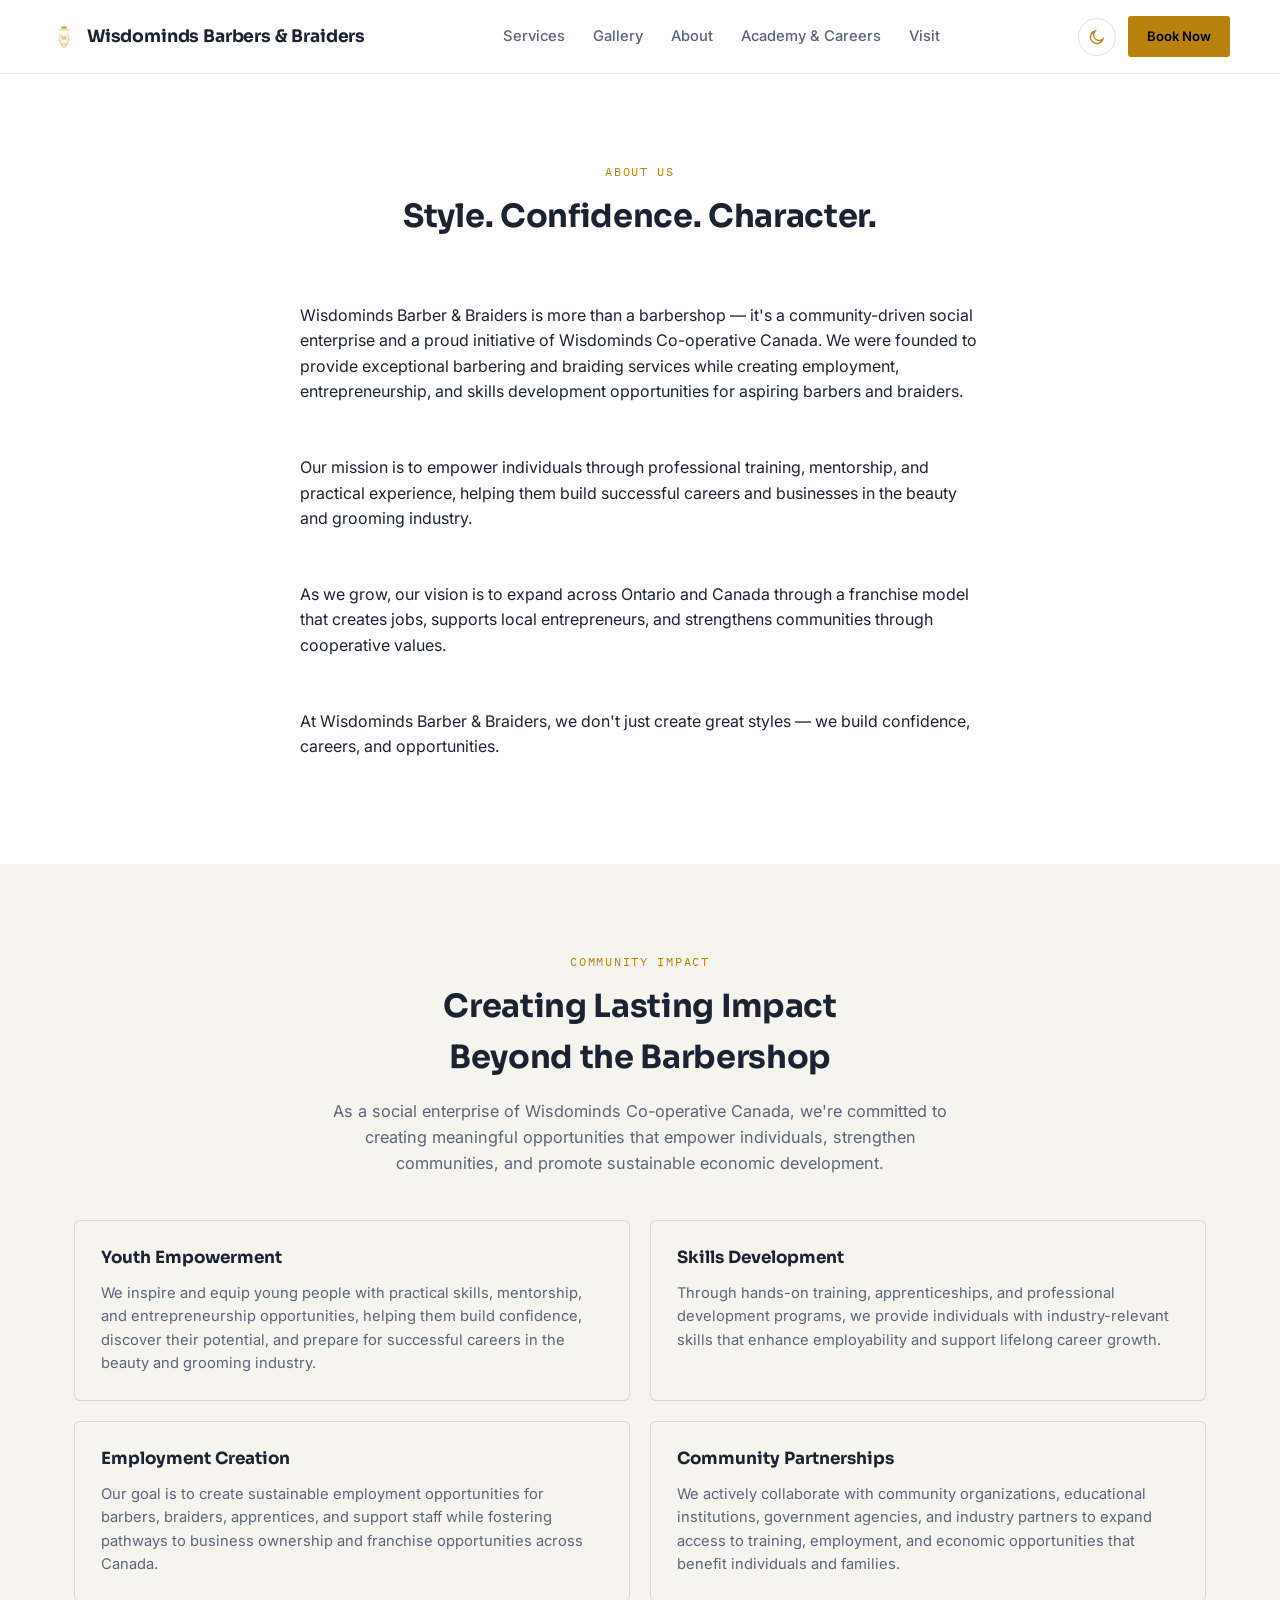
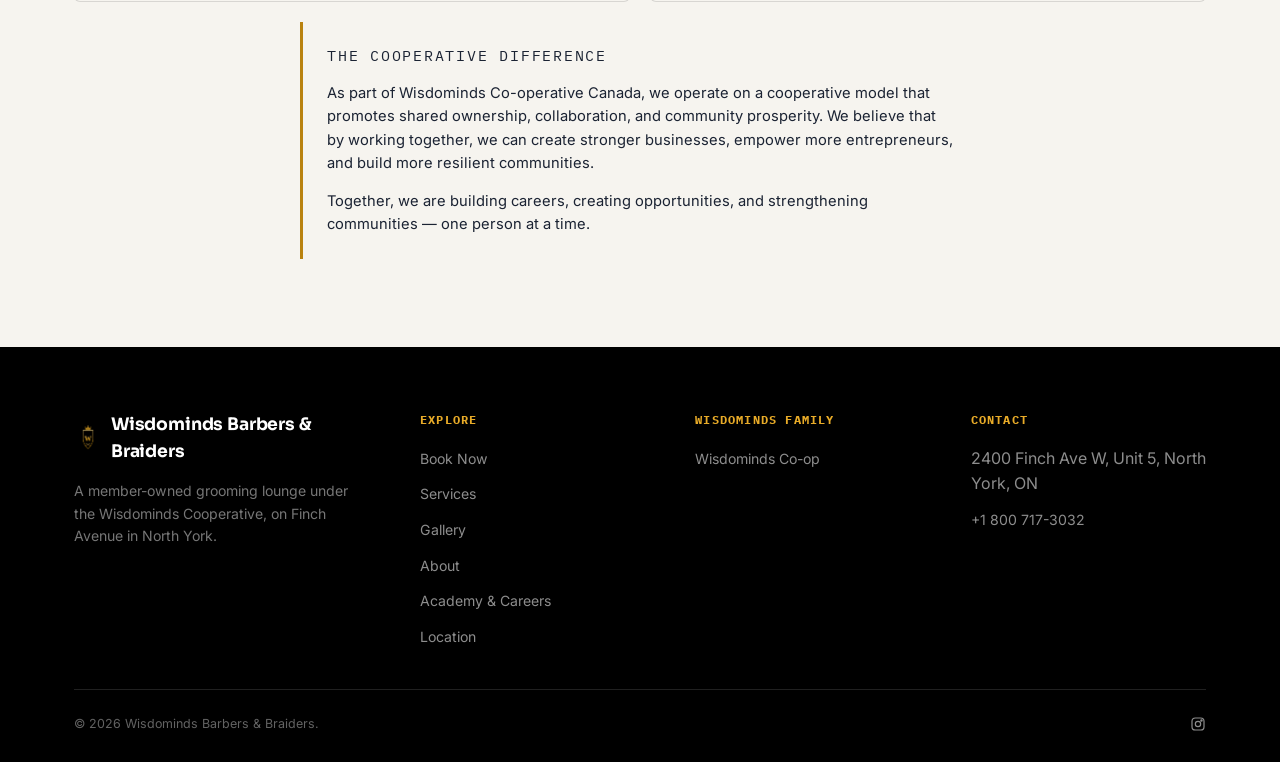
==== about.html @ a8d861cf "Add Services section, expand Gallery, add About and Academy & Careers pages - Homepage Services & Pr" ====
<!doctype html>
<html lang="en">
<head>
<meta charset="utf-8">
<meta name="viewport" content="width=device-width, initial-scale=1">
<link rel="icon" type="image/png" sizes="32x32" href="assets/images/favicon-32.png">
<link rel="icon" type="image/png" sizes="64x64" href="assets/images/favicon-64.png">
<link rel="apple-touch-icon" sizes="180x180" href="assets/images/favicon-180.png">
<title>About Us | Wisdominds Barbers &amp; Braiders</title>
<link rel="preconnect" href="https://fonts.googleapis.com">
<link rel="preconnect" href="https://fonts.gstatic.com" crossorigin>
<link href="https://fonts.googleapis.com/css2?family=Sora:wght@600;700&family=Inter:wght@400;500;600&family=IBM+Plex+Mono:wght@500&display=swap" rel="stylesheet">
<link rel="stylesheet" href="assets/css/site.css">
<script>
  (function(){
    var saved = localStorage.getItem("wisdominds-theme");
    if(saved){ document.documentElement.setAttribute("data-theme", saved); }
  })();
</script>
</head>
<body>

<header class="site">
  <div class="header-row wrap">
    <a class="mark" href="index.html"><img src="assets/images/logo2_icon-transparent.png" alt="" class="mark-logo"> Wisdominds Barbers &amp; Braiders</a>
    <nav class="nav-links">
      <a href="index.html#services">Services</a>
      <a href="index.html#gallery">Gallery</a>
      <a href="about.html">About</a>
      <a href="academy.html">Academy &amp; Careers</a>
      <a href="index.html#location">Visit</a>
    </nav>
    <div class="header-actions">
      <button class="nav-toggle" id="navToggle" type="button" aria-label="Open menu" aria-expanded="false">
        <svg viewBox="0 0 24 24" fill="none" stroke="currentColor" stroke-width="1.8" stroke-linecap="round"><path d="M4 7h16M4 12h16M4 17h16"></path></svg>
      </button>
      <button class="theme-toggle" id="themeToggle" type="button" aria-label="Switch to dark mode" aria-pressed="false">
        <svg class="icon icon-sun" viewBox="0 0 24 24" fill="none" stroke="currentColor" stroke-width="1.8" stroke-linecap="round">
          <circle cx="12" cy="12" r="4.2"></circle>
          <path d="M12 2.5v2.4M12 19.1v2.4M4.6 4.6l1.7 1.7M17.7 17.7l1.7 1.7M2.5 12h2.4M19.1 12h2.4M4.6 19.4l1.7-1.7M17.7 6.3l1.7-1.7"></path>
        </svg>
      </button>
      <a class="btn btn-gold btn-sm" href="barber-booking.html">Book Now</a>
    </div>
  </div>
</header>

<main>

  <section>
    <div class="wrap">
      <div class="section-head center">
        <p class="section-label">About Us</p>
        <h2>Style. Confidence. Character.</h2>
      </div>
      <div style="max-width:68ch; margin:0 auto; display:flex; flex-direction:column; gap:18px;">
        <p>Wisdominds Barber &amp; Braiders is more than a barbershop &mdash; it's a community-driven social enterprise and a proud initiative of Wisdominds Co-operative Canada. We were founded to provide exceptional barbering and braiding services while creating employment, entrepreneurship, and skills development opportunities for aspiring barbers and braiders.</p>
        <p>Our mission is to empower individuals through professional training, mentorship, and practical experience, helping them build successful careers and businesses in the beauty and grooming industry.</p>
        <p>As we grow, our vision is to expand across Ontario and Canada through a franchise model that creates jobs, supports local entrepreneurs, and strengthens communities through cooperative values.</p>
        <p>At Wisdominds Barber &amp; Braiders, we don't just create great styles &mdash; we build confidence, careers, and opportunities.</p>
      </div>
    </div>
  </section>

  <section id="community-impact" class="alt-section">
    <div class="wrap">
      <div class="section-head center">
        <p class="section-label">Community Impact</p>
        <h2>Creating Lasting Impact Beyond the Barbershop</h2>
        <p class="section-sub" style="margin-left:auto; margin-right:auto; text-align:center;">As a social enterprise of Wisdominds Co-operative Canada, we're committed to creating meaningful opportunities that empower individuals, strengthen communities, and promote sustainable economic development.</p>
      </div>
      <div class="impact-grid">
        <div class="card impact-card">
          <h3>Youth Empowerment</h3>
          <p>We inspire and equip young people with practical skills, mentorship, and entrepreneurship opportunities, helping them build confidence, discover their potential, and prepare for successful careers in the beauty and grooming industry.</p>
        </div>
        <div class="card impact-card">
          <h3>Skills Development</h3>
          <p>Through hands-on training, apprenticeships, and professional development programs, we provide individuals with industry-relevant skills that enhance employability and support lifelong career growth.</p>
        </div>
        <div class="card impact-card">
          <h3>Employment Creation</h3>
          <p>Our goal is to create sustainable employment opportunities for barbers, braiders, apprentices, and support staff while fostering pathways to business ownership and franchise opportunities across Canada.</p>
        </div>
        <div class="card impact-card">
          <h3>Community Partnerships</h3>
          <p>We actively collaborate with community organizations, educational institutions, government agencies, and industry partners to expand access to training, employment, and economic opportunities that benefit individuals and families.</p>
        </div>
      </div>
      <div class="community-badge" style="max-width:68ch; margin-left:auto; margin-right:auto;">
        <p class="community-badge-label">The Cooperative Difference</p>
        <p>As part of Wisdominds Co-operative Canada, we operate on a cooperative model that promotes shared ownership, collaboration, and community prosperity. We believe that by working together, we can create stronger businesses, empower more entrepreneurs, and build more resilient communities.</p>
        <p style="margin-bottom:0;">Together, we are building careers, creating opportunities, and strengthening communities &mdash; one person at a time.</p>
      </div>
    </div>
  </section>

</main>

<footer class="site-footer">
  <div class="wrap">
    <div class="footer-grid">
      <div class="footer-brand">
        <a class="mark" href="index.html"><img src="assets/images/logo2_icon-transparent.png" alt="" class="mark-logo"> Wisdominds Barbers &amp; Braiders</a>
        <p>A member-owned grooming lounge under the Wisdominds Cooperative, on Finch Avenue in North York.</p>
      </div>
      <div class="footer-col">
        <h5>Explore</h5>
        <ul>
          <li><a href="barber-booking.html">Book Now</a></li>
          <li><a href="index.html#services">Services</a></li>
          <li><a href="index.html#gallery">Gallery</a></li>
          <li><a href="about.html">About</a></li>
          <li><a href="academy.html">Academy &amp; Careers</a></li>
          <li><a href="index.html#location">Location</a></li>
        </ul>
      </div>
      <div class="footer-col">
        <h5>Wisdominds Family</h5>
        <ul>
          <li><a href="https://wisdomindscoop.com/" target="_blank" rel="noopener">Wisdominds Co-op</a></li>
        </ul>
      </div>
      <div class="footer-col">
        <h5>Contact</h5>
        <ul>
          <li>2400 Finch Ave W, Unit 5, North York, ON</li>
          <li><a href="tel:+18007173032">+1 800 717-3032</a></li>
        </ul>
      </div>
    </div>
    <div class="footer-bottom">
      <p>&copy; 2026 Wisdominds Barbers &amp; Braiders.</p>
      <div class="social-icons">
        <a href="https://instagram.com/wisdomindsbarberbraiders" target="_blank" rel="noopener" aria-label="Instagram"><svg viewBox="0 0 24 24" fill="none" stroke="currentColor" stroke-width="1.8"><rect x="3" y="3" width="18" height="18" rx="5"></rect><circle cx="12" cy="12" r="4"></circle><circle cx="17.2" cy="6.8" r="1"></circle></svg></a>
      </div>
    </div>
  </div>
</footer>

<script src="assets/js/theme.js"></script>
<script src="assets/js/nav-toggle.js"></script>

</body>
</html>
---- assets/css/site.css ----
:root{
  /* fixed — do not change with theme (Wisdominds Barber & Braiders brand palette) */
  --slate: #000000;
  --slate-2: #1a1a1a;
  --gold: #B9820F;
  --gold-bright: #E8AB28;
  --gold-dim: rgba(185,130,15,.35);
  --silver: #C4C4C4;
  --silver-on-slate: rgba(196,196,196,.72);
  --live: #5fa872;
  --hairline-on-slate: rgba(196,196,196,.16);

  /* theme-reactive role tokens (light values = default) */
  --bg: #ffffff;
  --panel: #f6f4ef;
  --ink: #1b2333;
  --text-dim: #5b6478;
  --hairline: rgba(0,0,0,.12);
  --header-bg-fallback: rgba(255,255,255,.9);

  --display: "Sora", -apple-system, "Helvetica Neue", Arial, sans-serif;
  --body: "Inter", -apple-system, "Helvetica Neue", Arial, sans-serif;
  --mono: "IBM Plex Mono", ui-monospace, "SF Mono", Menlo, monospace;
}
/* Light is the default — its values live on :root above; only dark overrides. */
:root[data-theme="dark"]{
  --bg: #000000;
  --panel: #121212;
  --ink: #ededed;
  --text-dim: #C4C4C4;
  --hairline: rgba(196,196,196,.18);
  --header-bg-fallback: rgba(0,0,0,.9);
}

*{box-sizing:border-box;}
html{scroll-behavior:smooth;}
html,body{margin:0;padding:0;}
body{
  background:var(--bg);
  color:var(--ink);
  font-family:var(--body);
  line-height:1.6;
  -webkit-font-smoothing:antialiased;
  transition:background-color .2s ease, color .2s ease;
}
img,svg{max-width:100%;}
a{color:inherit;}
.wrap{max-width:1180px; margin:0 auto; padding:0 24px;}
.visually-hidden{
  position:absolute; width:1px; height:1px; overflow:hidden;
  clip:rect(0 0 0 0); white-space:nowrap;
}

.card{background:var(--panel); border:1px solid var(--hairline); border-radius:6px;}

/* ============ header (shared) ============ */
header.site{
  -webkit-backdrop-filter:blur(8px);
  position:sticky; top:0; z-index:20;
  background:var(--header-bg-fallback);
  background:color-mix(in srgb, var(--bg) 90%, transparent);
  backdrop-filter:blur(8px);
  border-bottom:1px solid var(--hairline);
}
.header-row{
  position:relative;
  display:flex; align-items:center; justify-content:space-between;
  gap:24px; padding:16px 0;
}
.mark{
  font-family:var(--display); font-weight:700; font-size:1.08rem;
  letter-spacing:-.01em; text-decoration:none; color:var(--ink);
  display:flex; align-items:center; gap:9px;
}
.mark-logo{height:28px; width:auto; flex-shrink:0; display:block;}
.nav-links{
  display:flex; align-items:center; gap:28px;
  font-family:var(--body); font-size:.92rem; font-weight:500;
}
.nav-links a{
  text-decoration:none; color:var(--text-dim); transition:color .15s ease;
  display:inline-flex; align-items:center; gap:5px;
}
.nav-links a:hover{color:var(--ink);}
.nav-links a svg{width:11px; height:11px; opacity:.7;}
.header-actions{display:flex; align-items:center; gap:12px;}

.nav-toggle{
  display:none;
  align-items:center; justify-content:center;
  width:38px; height:38px; padding:0; border-radius:50%;
  background:transparent; border:1px solid var(--hairline);
  color:var(--ink); cursor:pointer; flex-shrink:0;
}
.nav-toggle svg{width:18px; height:18px; display:block;}
.nav-toggle:hover{border-color:var(--gold);}
.nav-toggle:focus-visible{outline:2px solid var(--gold); outline-offset:2px;}

/* ============ buttons / links ============ */
.btn{
  display:inline-block;
  font-family:var(--body); font-weight:600; font-size:.9rem;
  padding:12px 24px; border-radius:3px;
  text-decoration:none; cursor:pointer; border:1px solid transparent;
  transition:background .15s ease, color .15s ease, border-color .15s ease, filter .15s ease;
}
.btn-gold{background:var(--gold); color:var(--slate);}
.btn-gold:hover{filter:brightness(1.06);}
.btn-slate{background:var(--slate); color:#fff;}
.btn-slate:hover{background:var(--slate-2);}
.btn-outline{border-color:var(--hairline); color:var(--ink); background:transparent;}
.btn-outline:hover{border-color:var(--gold);}
.btn-outline-light{border-color:var(--hairline-on-slate); color:#fff; background:transparent;}
.btn-outline-light:hover{border-color:var(--gold); color:var(--gold);}
.btn-sm{padding:9px 18px; font-size:.82rem;}

.text-link{
  display:inline-flex; align-items:center; gap:6px;
  font-family:var(--body); font-weight:600; font-size:.88rem;
  color:var(--ink); text-decoration:none;
}
.text-link svg{width:13px; height:13px; transition:transform .15s ease;}
.text-link:hover{color:var(--gold);}
.text-link:hover svg{transform:translateX(3px);}

/* ============ theme toggle ============ */
.theme-toggle{
  display:flex; align-items:center; justify-content:center;
  width:38px; height:38px; padding:0; border-radius:50%;
  background:transparent; border:1px solid var(--hairline);
  color:var(--gold); cursor:pointer; flex-shrink:0;
  transition:border-color .15s ease, background .15s ease;
}
.theme-toggle:hover{border-color:var(--gold); background:color-mix(in srgb, var(--gold) 10%, transparent);}
.theme-toggle:focus-visible{outline:2px solid var(--gold); outline-offset:2px;}
.theme-toggle svg{width:18px; height:18px; display:block;}

/* ============ section shell ============ */
section{padding:88px 0;}
.section-head{margin-bottom:44px; max-width:64ch;}
.section-head.center{margin-left:auto; margin-right:auto; text-align:center;}
.section-label{
  font-family:var(--mono); font-size:.76rem; letter-spacing:.14em;
  text-transform:uppercase; color:var(--gold); margin:0 0 10px;
}
h2{
  font-family:var(--display); font-weight:700; font-size:2rem;
  letter-spacing:-.01em; margin:0; color:var(--ink); text-wrap:balance;
}
.section-sub{font-size:1.02rem; color:var(--text-dim); margin:14px 0 0;}
.alt-section{background:var(--panel);}

/* ============ home: hero ============ */
.hero{
  position:relative; overflow:hidden;
  padding:104px 0 88px;
  background:
    radial-gradient(1100px 480px at 82% -10%, color-mix(in srgb, var(--gold) 16%, transparent), transparent 60%),
    radial-gradient(700px 380px at 8% 110%, color-mix(in srgb, var(--slate) 6%, transparent), transparent 60%),
    var(--bg);
}
.hero-grid{display:grid; grid-template-columns:1.1fr .9fr; gap:56px; align-items:center;}
.eyebrow{
  font-family:var(--mono); font-size:.76rem; letter-spacing:.14em;
  text-transform:uppercase; color:var(--gold); margin:0 0 18px;
  display:flex; align-items:center; gap:10px;
}
.eyebrow::before{content:""; width:22px; height:1px; background:var(--gold);}
h1.hero-headline{
  font-family:var(--display); font-weight:700; font-size:clamp(2.2rem, 4.6vw, 3.5rem);
  line-height:1.08; letter-spacing:-.015em; margin:0; color:var(--ink);
  text-wrap:balance;
}
h1.hero-headline em{color:var(--gold); font-style:normal;}
.hero-sub{
  font-size:1.08rem; color:var(--text-dim); max-width:56ch;
  margin:22px 0 0; text-wrap:balance;
}
.hero-ctas{display:flex; gap:14px; flex-wrap:wrap; margin-top:34px;}

.hero-panel{
  background:var(--slate); border-radius:6px; padding:32px;
  position:relative; overflow:hidden;
}
.hero-panel::before{
  content:""; position:absolute; inset:0;
  background:radial-gradient(340px 220px at 90% 0%, color-mix(in srgb, var(--gold) 30%, transparent), transparent 65%);
}
.hero-panel-label{
  position:relative; font-family:var(--mono); font-size:.72rem;
  letter-spacing:.1em; text-transform:uppercase; color:var(--gold-bright);
  margin:0 0 18px;
}
.hero-stat-list{position:relative; display:flex; flex-direction:column; gap:18px;}
.hero-stat{display:flex; align-items:baseline; justify-content:space-between; gap:12px;}
.hero-stat-value{
  font-family:var(--mono); font-variant-numeric:tabular-nums;
  font-size:1.5rem; color:#fff; font-weight:500;
}
.hero-stat-label{font-size:.84rem; color:var(--silver-on-slate);}
.hero-stat + .hero-stat{padding-top:18px; border-top:1px solid var(--hairline-on-slate);}

/* ============ home: initiative switcher ============ */
.switcher-grid{display:grid; grid-template-columns:repeat(2,1fr); gap:22px;}
.switcher-card{
  padding:30px 28px; display:flex; flex-direction:column; gap:14px;
  text-decoration:none; color:inherit;
  transition:border-color .18s ease, transform .18s ease, box-shadow .18s ease;
}
.switcher-card:hover{
  border-color:var(--gold); transform:translateY(-3px);
  box-shadow:0 14px 28px -18px rgba(0,0,0,.28);
}
.switcher-icon{
  width:46px; height:46px; border-radius:50%;
  display:flex; align-items:center; justify-content:center;
  background:color-mix(in srgb, var(--gold) 14%, transparent);
  color:var(--gold);
}
.switcher-icon svg{width:22px; height:22px;}
.switcher-card h3{font-family:var(--display); font-weight:700; font-size:1.15rem; margin:0; color:var(--ink);}
.switcher-card p{font-size:.92rem; color:var(--text-dim); margin:0; flex-grow:1;}
.switcher-domain{
  font-family:var(--mono); font-size:.74rem; color:var(--text-dim);
  padding-top:12px; border-top:1px solid var(--hairline);
}
.switcher-card .text-link{margin-top:2px;}

/* ============ home: stat band ============ */
.stat-band{background:var(--slate); padding:64px 0;}
.stat-band-grid{display:grid; grid-template-columns:repeat(4,1fr); gap:24px; text-align:center;}
.stat-band .stat-value{
  font-family:var(--mono); font-variant-numeric:tabular-nums;
  font-size:2.1rem; color:var(--gold-bright); font-weight:500; margin:0;
}
.stat-band .stat-label{font-size:.86rem; color:var(--silver-on-slate); margin:8px 0 0;}

/* ============ home: events ============ */
.events-grid{display:grid; grid-template-columns:1fr 1fr; gap:20px;}
.event-card{
  border:1px solid var(--hairline); border-radius:6px; padding:24px 26px;
  display:flex; gap:20px; align-items:flex-start;
}
.event-date{
  font-family:var(--mono); text-align:center; flex-shrink:0;
  background:var(--panel); border:1px solid var(--hairline); border-radius:4px;
  padding:10px 14px; min-width:64px;
}
.event-date .month{display:block; font-size:.68rem; letter-spacing:.08em; text-transform:uppercase; color:var(--gold);}
.event-date .day{display:block; font-size:1.3rem; font-weight:600; color:var(--ink);}
.event-body h4{font-family:var(--display); font-size:1.02rem; margin:0 0 6px; color:var(--ink);}
.event-body p{font-size:.88rem; color:var(--text-dim); margin:0;}
.event-body .event-time{font-family:var(--mono); font-size:.78rem; color:var(--gold); display:block; margin-top:8px;}

/* ============ shared: testimonial / review grid ============ */
.testimonial-grid, .quotes{display:grid; grid-template-columns:repeat(3,1fr); gap:20px;}
.testimonial-card, .quote{padding:26px 24px; display:flex; flex-direction:column; gap:14px;}
.testimonial-card p, .quote p{
  font-family:var(--display); font-size:1rem; color:var(--ink);
  margin:0; text-wrap:balance;
}
.testimonial-card cite{font-style:normal; font-size:.84rem; color:var(--text-dim);}
.stars{display:flex; gap:3px;}
.stars svg{width:15px; height:15px; fill:var(--gold); color:var(--gold);}
.quote-meta{display:flex; flex-direction:column; gap:2px; padding-top:10px; border-top:1px solid var(--hairline);}
.quote-meta cite{font-family:var(--body); font-style:normal; font-weight:600; font-size:.88rem;}
.quote-meta .verified{font-family:var(--mono); font-size:.72rem; letter-spacing:.03em; color:var(--text-dim);}

/* ============ shared: CTA band ============ */
.cta-band{
  background:var(--slate); border-radius:8px;
  padding:56px 48px; text-align:center;
  position:relative; overflow:hidden;
}
.cta-band::before{
  content:""; position:absolute; inset:0;
  background:radial-gradient(600px 260px at 50% 0%, color-mix(in srgb, var(--gold) 22%, transparent), transparent 65%);
}
.cta-band > *{position:relative;}
.cta-band h2{color:#fff;}
.cta-band p{color:var(--silver-on-slate); max-width:48ch; margin:14px auto 0;}
.cta-band .hero-ctas{justify-content:center;}

/* ============ barbers page: photo hero ============ */
.hero.hero-photo{
  padding:120px 24px 72px; text-align:center; isolation:isolate;
}
.hero-media{position:absolute; inset:0; z-index:-2;}
.hero-slide{
  position:absolute; inset:0; background-size:cover; background-position:center;
  opacity:0; animation:heroSlideCycle 22s infinite;
}
.hero-slide:nth-child(1){ background-image:url("../images/barbershop-cut.jpg"); animation-delay:0s; }
.hero-slide:nth-child(2){ background-image:url("../images/barbershop-chair.jpg"); animation-delay:5.5s; }
.hero-slide:nth-child(3){ background-image:url("../images/barbershop-interior.jpg"); animation-delay:11s; }
.hero-slide:nth-child(4){ background-image:url("../images/barbershop-shave.avif"); animation-delay:16.5s; }

/* ============ music page: photo hero slides (overrides the barbershop
   defaults above via the extra .hero-photo-music class, same slideshow
   mechanics) ============ */
.hero-photo-music .hero-slide:nth-child(1){ background-image:url("../images/music1.jpg"); animation-delay:0s; }
.hero-photo-music .hero-slide:nth-child(2){ background-image:url("../images/music2.jpg"); animation-delay:5.5s; }
.hero-photo-music .hero-slide:nth-child(3){ background-image:url("../images/music3.jpg"); animation-delay:11s; }
.hero-photo-music .hero-slide:nth-child(4){ background-image:url("../images/music4.jpg"); animation-delay:16.5s; }
.hero-scrim{
  position:absolute; inset:0; z-index:-1;
  background:
    radial-gradient(ellipse at 50% -10%, color-mix(in srgb, var(--gold) 22%, transparent), transparent 60%),
    linear-gradient(180deg, rgba(0,0,0,.82), rgba(0,0,0,.88));
}
.hero-photo h1.hero-headline{
  color:#f2f2f2; text-shadow:0 2px 10px rgba(0,0,0,.5); max-width:16ch; margin:0 auto;
}
.hero-photo .hero-sub{color:var(--silver); margin-left:auto; margin-right:auto;}
.hero-photo .hero-ctas{justify-content:center;}
.hero-photo .btn-outline{border-color:rgba(196,196,196,.4); color:#f2f2f2;}
.hero-photo .btn-outline:hover{border-color:var(--gold); background:rgba(196,196,196,.12);}

.trust-row{
  display:flex; align-items:center; justify-content:center; gap:16px;
  flex-wrap:wrap; margin-top:28px;
  font-family:var(--mono); font-size:.82rem; color:var(--silver);
}
.trust-item{display:flex; align-items:center; gap:7px;}
.trust-sep{width:1px; height:14px; background:rgba(196,196,196,.35);}
.trust-item .stars svg{fill:var(--gold-bright); color:var(--gold-bright);}
.trust-dim{color:rgba(196,196,196,.6);}
.dot-live{
  width:8px; height:8px; border-radius:50%; background:var(--live);
  box-shadow:0 0 0 3px color-mix(in srgb, var(--live) 25%, transparent);
  flex-shrink:0;
}
.hero-subline{margin-top:22px;}
.hero-subline .text-link{color:#f2f2f2;}

@keyframes heroSlideCycle{
  0%{opacity:0;} 4%{opacity:1;} 23%{opacity:1;} 27%{opacity:0;} 100%{opacity:0;}
}
@media (prefers-reduced-motion:reduce){
  .hero-slide{animation:none; opacity:0;}
  .hero-slide:nth-child(1){opacity:1;}
}

/* ============ barbers page: services ============ */
.service-category + .service-category{margin-top:44px;}
.category-label{
  font-family:var(--mono); font-size:.78rem; letter-spacing:.14em;
  text-transform:uppercase; color:var(--text-dim);
  margin:0 0 16px; padding-bottom:10px; border-bottom:1px solid var(--hairline);
}
.service-grid{display:grid; grid-template-columns:1fr 1fr; gap:16px;}
.service-card{padding:22px 24px; display:flex; flex-direction:column; gap:6px;}
.service-card-top{display:flex; align-items:baseline; justify-content:space-between; gap:12px;}
.service-card-top h4{font-family:var(--display); font-size:1.08rem; font-weight:700; margin:0; color:var(--ink);}
.service-price{
  font-family:var(--mono); font-variant-numeric:tabular-nums;
  font-size:1.1rem; color:var(--gold); white-space:nowrap;
}
.service-duration{
  font-family:var(--mono); font-size:.76rem; letter-spacing:.04em;
  text-transform:uppercase; color:var(--text-dim);
}
.service-card p{font-size:.9rem; color:var(--text-dim); margin:8px 0 4px; max-width:48ch;}
.service-card .text-link{margin-top:4px;}

/* ============ barbers page: team ============ */
.barber-grid{display:grid; grid-template-columns:repeat(3,1fr); gap:20px;}
.barber-card{padding:28px 24px; text-align:center; display:flex; flex-direction:column; align-items:center; gap:6px;}
.barber-avatar{
  width:76px; height:76px; border-radius:50%;
  display:flex; align-items:center; justify-content:center;
  background:color-mix(in srgb, var(--gold) 14%, transparent);
  border:1px solid var(--hairline);
  font-family:var(--display); font-weight:700; font-size:1.4rem; color:var(--gold);
  margin-bottom:10px;
}
.barber-card h4{font-family:var(--display); font-size:1.15rem; margin:0; color:var(--ink);}
.barber-title{font-size:.85rem; color:var(--text-dim); margin:0;}
.barber-specialty{
  font-family:var(--mono); font-size:.72rem; letter-spacing:.08em;
  text-transform:uppercase; color:var(--gold); margin:6px 0 10px;
}

/* ============ barbers page: services ============ */
.services-group-label{
  font-family:var(--mono); font-size:.76rem; letter-spacing:.1em; text-transform:uppercase;
  color:var(--text-dim); margin:0 0 18px;
}
.services-group-label:not(:first-of-type){margin-top:52px;}
.services-grid{display:grid; grid-template-columns:repeat(3,1fr); gap:20px;}
.service-card{display:flex; flex-direction:column; overflow:hidden;}
.service-photo{aspect-ratio:4/3; overflow:hidden;}
.service-photo img{width:100%; height:100%; object-fit:cover; display:block;}
.service-info{padding:18px 20px 20px; display:flex; flex-direction:column; gap:10px; flex:1;}
.service-info h3{font-family:var(--display); font-weight:700; font-size:1.05rem; margin:0; color:var(--ink);}
.service-info .service-meta{
  font-family:var(--mono); font-size:.82rem; color:var(--text-dim); margin:0; flex:1;
}
.service-info .btn{align-self:flex-start;}
.service-card.no-photo .service-info{padding-top:22px;}

/* ============ barbers page: gallery ============ */
.gallery-grid{
  display:grid; grid-template-columns:repeat(4,1fr);
  grid-auto-rows:170px; grid-auto-flow:dense; gap:10px;
}
.gallery-item{position:relative; overflow:hidden; border-radius:6px; border:1px solid var(--hairline);}
.gallery-item img{width:100%; height:100%; object-fit:cover; display:block; transition:transform .4s ease;}
.gallery-item:hover img{transform:scale(1.04);}
.gallery-item.wide{grid-column:span 2;}
.gallery-item.tall{grid-row:span 2;}
.gallery-caption{text-align:center; font-family:var(--body); font-size:.9rem; color:var(--text-dim); margin:22px 0 0;}
.gallery-caption a{color:var(--gold); text-decoration:none; font-weight:600;}
.gallery-caption a:hover{text-decoration:underline;}

/* ============ barbers page: location ============ */
.location-grid{display:grid; grid-template-columns:1.1fr .9fr; gap:40px; align-items:start;}
.map-frame{border:1px solid var(--hairline); border-radius:6px; overflow:hidden; aspect-ratio:16/10; margin-bottom:22px; background:var(--panel);}
.leaflet-popup-content-wrapper, .leaflet-popup-tip{background:var(--panel); color:var(--ink);}
.leaflet-popup-content{font-family:var(--body); font-size:.88rem;}
address{font-style:normal; font-family:var(--body); color:var(--ink); line-height:1.7;}
address a{text-decoration:none; color:var(--gold);}
.hours-table{margin:20px 0;}
.hours-row{
  display:flex; justify-content:space-between; font-family:var(--mono);
  font-variant-numeric:tabular-nums; font-size:.92rem; padding:5px 0;
  border-bottom:1px dotted var(--hairline);
}
.hours-row:last-child{border-bottom:none;}
.hours-row span:first-child{color:var(--ink);}
.hours-row span:last-child{color:var(--text-dim);}
.walkin-status{display:flex; align-items:center; gap:9px; font-family:var(--mono); font-size:.85rem; color:var(--ink); margin:0;}

.inquiry-form, .signup-form{padding:26px; display:flex; flex-direction:column; gap:14px;}
.inquiry-form h3, .signup-form h3{font-family:var(--display); font-size:1.2rem; margin:0 0 4px; color:var(--ink);}
.inquiry-form label, .signup-form label{
  display:flex; flex-direction:column; gap:6px;
  font-family:var(--mono); font-size:.72rem; letter-spacing:.06em;
  text-transform:uppercase; color:var(--text-dim);
}
.inquiry-form input, .inquiry-form textarea, .signup-form input, .signup-form select{
  font-family:var(--body); font-size:.92rem; color:var(--ink);
  background:var(--bg); border:1px solid var(--hairline); border-radius:3px;
  padding:10px 12px; resize:vertical;
}
.inquiry-form input:focus, .inquiry-form textarea:focus,
.signup-form input:focus, .signup-form select:focus{outline:2px solid var(--gold); outline-offset:1px;}
.inquiry-form .btn, .signup-form .btn{align-self:flex-start; border:none;}
.form-note{font-family:var(--body); font-size:.76rem; color:var(--text-dim); margin:0; font-style:italic;}

.impact-grid{display:grid; grid-template-columns:repeat(2,1fr); gap:20px; margin-bottom:20px;}
.impact-card{padding:24px 26px;}
.impact-card h3{font-family:var(--display); font-weight:700; font-size:1.05rem; margin:0 0 10px; color:var(--ink);}
.impact-card p{margin:0; color:var(--text-dim); font-size:.92rem;}

.community-badge{margin-top:20px; padding:22px 24px; border-left:3px solid var(--gold);}
.community-badge-label{
  font-family:var(--mono); font-size:.72rem; letter-spacing:.12em;
  text-transform:uppercase; color:var(--gold); margin:0 0 8px;
}
.community-badge p{margin:0 0 14px; font-size:.92rem; color:var(--ink);}
.community-links{display:flex; flex-direction:column; gap:8px;}
.community-links a{font-family:var(--body); font-size:.86rem; font-weight:600; color:var(--ink); text-decoration:none;}
.community-links a:hover{color:var(--gold);}

/* ============ footer (shared) ============ */
footer.site-footer{background:var(--slate); color:var(--silver-on-slate); padding:64px 0 28px;}
.footer-grid{
  display:grid; grid-template-columns:1.3fr 1fr 1fr 1fr; gap:40px;
  padding-bottom:40px; border-bottom:1px solid var(--hairline-on-slate);
}
.footer-brand .mark{color:#fff;}
.footer-brand p{font-size:.88rem; margin:14px 0 0; max-width:32ch; color:rgba(196,196,196,.6);}
.footer-col h5{
  font-family:var(--mono); font-size:.74rem; letter-spacing:.1em;
  text-transform:uppercase; color:var(--gold-bright); margin:0 0 16px;
}
.footer-col ul{list-style:none; margin:0; padding:0; display:flex; flex-direction:column; gap:10px;}
.footer-col a{font-size:.88rem; text-decoration:none; color:var(--silver-on-slate);}
.footer-col a:hover{color:var(--gold-bright);}
.footer-bottom{display:flex; justify-content:space-between; align-items:center; flex-wrap:wrap; gap:16px; padding-top:24px;}
.footer-bottom p{font-size:.78rem; margin:0; color:rgba(196,196,196,.5);}
.social-icons{display:flex; gap:14px;}
.social-icons a{color:var(--silver-on-slate); display:flex; transition:color .15s ease;}
.social-icons a:hover{color:var(--gold-bright);}
.social-icons svg{width:16px; height:16px;}

/* ============ auth pages (login / register) ============ */
.auth-shell{
  min-height:calc(100dvh - 71px);
  display:flex; align-items:center; justify-content:center;
  padding:56px 24px;
  background:
    radial-gradient(900px 420px at 50% -10%, color-mix(in srgb, var(--gold) 12%, transparent), transparent 60%),
    var(--bg);
}
.auth-card{width:100%; max-width:420px; padding:36px 32px;}
.auth-card h1{
  font-family:var(--display); font-weight:700; font-size:1.5rem;
  margin:0 0 8px; color:var(--ink);
}
.auth-card .section-sub{margin:0 0 28px; font-size:.94rem;}
.auth-form{display:flex; flex-direction:column; gap:16px;}
.auth-form label{
  display:flex; flex-direction:column; gap:6px;
  font-family:var(--mono); font-size:.72rem; letter-spacing:.06em;
  text-transform:uppercase; color:var(--text-dim);
}
.auth-form input{
  font-family:var(--body); font-size:.95rem; color:var(--ink);
  background:var(--bg); border:1px solid var(--hairline); border-radius:3px;
  padding:11px 12px;
}
.auth-form input:focus{outline:2px solid var(--gold); outline-offset:1px;}
.auth-form .btn{margin-top:6px; border:none; width:100%; text-align:center;}
.auth-message{
  font-family:var(--body); font-size:.85rem; border-radius:3px;
  padding:10px 14px; display:none;
}
.auth-message.is-visible{display:block;}
.auth-message.is-error{background:color-mix(in srgb, #b3423a 12%, transparent); color:#b3423a;}
.auth-message.is-success{background:color-mix(in srgb, var(--live) 14%, transparent); color:var(--live);}
.auth-switch{
  margin:22px 0 0; text-align:center;
  font-family:var(--body); font-size:.88rem; color:var(--text-dim);
}
.auth-switch a{color:var(--gold); text-decoration:none; font-weight:600;}
.auth-switch a:hover{text-decoration:underline;}

@media (max-width:960px){
  .hero-grid{grid-template-columns:1fr;}
  .nav-toggle{display:flex;}
  .header-actions{flex-wrap:wrap; justify-content:flex-end;}
  .nav-links{
    display:none;
    position:absolute; top:100%; left:0; right:0;
    flex-direction:column; align-items:stretch; gap:0;
    background:var(--bg); border-bottom:1px solid var(--hairline);
    padding:4px 0 8px;
  }
  .nav-links.is-open{display:flex;}
  .nav-links a{padding:12px 4px; border-bottom:1px solid var(--hairline);}
  .nav-links a:last-child{border-bottom:none;}
  .switcher-grid, .testimonial-grid, .quotes, .events-grid,
  .service-grid, .barber-grid, .location-grid, .impact-grid{grid-template-columns:1fr;}
  .stat-band-grid{grid-template-columns:repeat(2,1fr); row-gap:32px;}
  .footer-grid{grid-template-columns:1fr 1fr; row-gap:32px;}
  .gallery-grid{grid-template-columns:repeat(2,1fr);}
  .services-grid{grid-template-columns:repeat(2,1fr);}
  .portal-grid{grid-template-columns:1fr;}
}

@media (max-width:480px){
  .header-row{gap:12px;}
  .mark{font-size:.95rem; gap:6px;}
  .header-actions{gap:8px;}
  .header-actions .btn{padding:8px 12px; font-size:.78rem;}
  .stat-band-grid{grid-template-columns:1fr;}
  .footer-grid{grid-template-columns:1fr;}
  .services-grid{grid-template-columns:1fr;}
}

/* ============ portals (teacher / student) ============ */
.portal-main{padding:48px 0 88px;}
.portal-welcome{margin-bottom:40px;}
.portal-welcome h1{
  font-family:var(--display); font-weight:700; font-size:1.7rem; margin:0 0 6px; color:var(--ink);
}
.portal-welcome p{color:var(--text-dim); margin:0;}
.portal-grid{display:grid; grid-template-columns:1fr 1fr; gap:28px; align-items:start;}
.portal-section{padding:26px 28px;}
.portal-section h2{font-size:1.25rem; margin:0 0 18px;}
.portal-section.full{grid-column:1 / -1;}

.availability-form{
  display:grid; grid-template-columns:1fr 1fr 1fr auto; gap:10px; align-items:end;
  margin-bottom:22px; padding-bottom:22px; border-bottom:1px solid var(--hairline);
}
.availability-form label{
  display:flex; flex-direction:column; gap:6px;
  font-family:var(--mono); font-size:.7rem; letter-spacing:.05em;
  text-transform:uppercase; color:var(--text-dim);
}
.availability-form select, .availability-form input{
  font-family:var(--body); font-size:.9rem; color:var(--ink);
  background:var(--bg); border:1px solid var(--hairline); border-radius:3px; padding:9px 10px;
}
.availability-form .btn{padding:10px 18px; font-size:.82rem; border:none;}

.slot-list{display:flex; flex-direction:column; gap:8px;}
.slot-row{
  display:flex; align-items:center; justify-content:space-between; gap:12px; flex-wrap:wrap;
  padding:10px 14px; background:var(--bg); border:1px solid var(--hairline); border-radius:4px;
  font-family:var(--mono); font-size:.85rem;
}
.slot-row .slot-day{color:var(--ink); font-weight:600; min-width:90px;}
.slot-row .slot-time{color:var(--text-dim); flex-grow:1;}
.slot-remove{
  background:none; border:none; color:var(--text-dim); cursor:pointer;
  font-size:1rem; line-height:1; padding:2px 6px; border-radius:3px;
}
.slot-remove:hover{color:#b3423a; background:color-mix(in srgb, #b3423a 10%, transparent);}

.booking-list{display:flex; flex-direction:column; gap:10px;}
.booking-row{
  display:flex; align-items:center; justify-content:space-between; gap:16px; flex-wrap:wrap;
  padding:14px 16px; background:var(--bg); border:1px solid var(--hairline); border-radius:4px;
}
.booking-row .booking-when{font-family:var(--mono); font-size:.82rem; color:var(--ink); min-width:180px;}
.booking-row .booking-what{font-size:.9rem; color:var(--ink);}
.booking-row .booking-who{font-size:.82rem; color:var(--text-dim);}
.booking-row .booking-tags{display:flex; gap:8px; margin-left:auto;}
.empty-note{font-size:.88rem; color:var(--text-dim); font-style:italic;}

.pill{
  display:inline-flex; align-items:center; font-family:var(--mono); font-size:.7rem;
  letter-spacing:.04em; text-transform:uppercase; padding:4px 10px; border-radius:20px;
  border:1px solid var(--hairline);
}
.pill-pending{color:#9a7b1f; border-color:#9a7b1f;}
.pill-confirmed{color:var(--live); border-color:var(--live);}
.pill-cancelled{color:#b3423a; border-color:#b3423a;}
.pill-completed{color:var(--text-dim);}
.pill-paid{color:var(--live); border-color:var(--live);}

.booking-form{display:flex; flex-direction:column; gap:14px; margin-bottom:22px; padding-bottom:22px; border-bottom:1px solid var(--hairline);}
.booking-form label{
  display:flex; flex-direction:column; gap:6px;
  font-family:var(--mono); font-size:.7rem; letter-spacing:.05em;
  text-transform:uppercase; color:var(--text-dim);
}
.booking-form select{
  font-family:var(--body); font-size:.92rem; color:var(--ink);
  background:var(--bg); border:1px solid var(--hairline); border-radius:3px; padding:10px 12px;
}
.booking-form .btn{border:none; align-self:flex-start;}

.slot-picker{display:flex; flex-wrap:wrap; gap:8px;}
.slot-pick-btn{
  font-family:var(--mono); font-size:.82rem; color:var(--ink);
  background:var(--bg); border:1px solid var(--hairline); border-radius:20px;
  padding:8px 16px; cursor:pointer; transition:border-color .15s ease, background .15s ease;
}
.slot-pick-btn:hover{border-color:var(--gold); background:color-mix(in srgb, var(--gold) 8%, transparent);}

/* ============ admin portal: section head + filter row ============ */
.portal-section-head{
  display:flex; align-items:center; justify-content:space-between; gap:12px; margin-bottom:18px;
}
.portal-section-head h2{margin:0;}
.portal-section-head .btn{border:none; padding:9px 16px; font-size:.82rem; white-space:nowrap;}

.filter-row{
  display:flex; flex-wrap:wrap; gap:14px; align-items:end;
  margin-bottom:18px; padding-bottom:18px; border-bottom:1px solid var(--hairline);
}
.filter-row label{
  display:flex; flex-direction:column; gap:6px; min-width:150px;
  font-family:var(--mono); font-size:.7rem; letter-spacing:.05em;
  text-transform:uppercase; color:var(--text-dim);
}
.filter-row select, .filter-row input{
  font-family:var(--body); font-size:.88rem; color:var(--ink);
  background:var(--bg); border:1px solid var(--hairline); border-radius:3px; padding:8px 10px;
}

/* ============ admin portal: modal ============ */
.modal-overlay{
  position:fixed; inset:0; z-index:60; background:rgba(0,0,0,.55);
  display:flex; align-items:flex-start; justify-content:center;
  padding:48px 20px; overflow-y:auto;
}
.modal-overlay[hidden]{display:none;}
.modal{
  width:100%; max-width:520px; padding:28px 30px; position:relative;
}
.modal-head{display:flex; align-items:center; justify-content:space-between; gap:12px; margin-bottom:18px;}
.modal-head h3{font-family:var(--display); font-size:1.15rem; margin:0; color:var(--ink);}
.modal-close{
  background:none; border:none; color:var(--text-dim); cursor:pointer;
  font-size:1.1rem; line-height:1; padding:4px 8px; border-radius:3px;
}
.modal-close:hover{color:var(--ink); background:color-mix(in srgb, var(--ink) 8%, transparent);}
.modal .booking-form, .modal .availability-form{margin-bottom:0; padding-bottom:0; border-bottom:none;}
.modal-service-form{grid-template-columns:1fr 1fr;}

.oversight-section{margin-top:28px;}
.oversight-filter-label{max-width:220px; display:inline-block;}
.oversight-list{margin-top:16px;}

/* ============ admin portal: inline service edit ============ */
.slot-edit-btn{
  background:none; border:none; color:var(--text-dim); cursor:pointer;
  font-size:.95rem; line-height:1; padding:2px 6px; border-radius:3px;
}
.slot-edit-btn:hover{color:var(--gold); background:color-mix(in srgb, var(--gold) 10%, transparent);}
.slot-edit-form{
  flex-basis:100%; display:flex; flex-wrap:wrap; gap:10px; align-items:end;
  margin-top:10px; padding-top:10px; border-top:1px solid var(--hairline);
}
.slot-edit-form label{
  display:flex; flex-direction:column; gap:5px; min-width:110px;
  font-family:var(--mono); font-size:.68rem; letter-spacing:.05em;
  text-transform:uppercase; color:var(--text-dim);
}
.slot-edit-form input{
  font-family:var(--body); font-size:.86rem; color:var(--ink);
  background:var(--bg); border:1px solid var(--hairline); border-radius:3px; padding:7px 9px;
}
.slot-edit-form .btn{border:none; padding:8px 14px; font-size:.8rem;}

/* ============ music page: promo strip ============ */
.camp-strip{
  background:var(--slate); border-radius:8px; padding:36px 40px;
  display:flex; align-items:center; justify-content:space-between; gap:24px;
  flex-wrap:wrap; position:relative; overflow:hidden;
}
.camp-strip::before{
  content:""; position:absolute; inset:0;
  background:radial-gradient(500px 220px at 90% 0%, color-mix(in srgb, var(--gold) 26%, transparent), transparent 65%);
}
.camp-strip > *{position:relative;}
.camp-strip-label{
  font-family:var(--mono); font-size:.74rem; letter-spacing:.12em;
  text-transform:uppercase; color:var(--gold-bright); margin:0 0 8px;
}
.camp-strip h3{font-family:var(--display); font-size:1.4rem; color:#fff; margin:0;}
.camp-strip p{color:var(--silver-on-slate); margin:8px 0 0; max-width:52ch; font-size:.94rem;}

/* ============ music page: audience cards ============ */
.audience-grid{display:grid; grid-template-columns:repeat(4,1fr); gap:20px;}
.audience-card{padding:28px 24px; display:flex; flex-direction:column; gap:12px;}
.audience-icon{
  width:44px; height:44px; border-radius:50%;
  display:flex; align-items:center; justify-content:center;
  background:color-mix(in srgb, var(--gold) 14%, transparent); color:var(--gold);
}
.audience-icon svg{width:20px; height:20px;}
.audience-card h3{font-family:var(--display); font-size:1.05rem; margin:0; color:var(--ink);}
.audience-card p{font-size:.88rem; color:var(--text-dim); margin:0; flex-grow:1;}

/* ============ music page: studio stats ============ */
.studio-panel{
  background:var(--panel); border-radius:8px; padding:36px 40px;
  display:grid; grid-template-columns:repeat(4,1fr); gap:24px; text-align:center;
  margin-top:44px;
}
.studio-panel .stat-value{
  font-family:var(--mono); font-variant-numeric:tabular-nums; font-size:1.5rem;
  color:var(--gold); font-weight:500; margin:0;
}
.studio-panel .stat-label{font-size:.84rem; color:var(--text-dim); margin:8px 0 0;}

/* ============ music page: instructors ============ */
.instructor-grid{display:grid; grid-template-columns:repeat(3,1fr); gap:20px;}
.instructor-card{
  padding:28px 24px; text-align:center;
  display:flex; flex-direction:column; align-items:center; gap:6px;
}
.instructor-avatar{
  width:76px; height:76px; border-radius:50%;
  display:flex; align-items:center; justify-content:center;
  background:color-mix(in srgb, var(--gold) 14%, transparent);
  border:1px solid var(--hairline);
  font-family:var(--display); font-weight:700; font-size:1.4rem; color:var(--gold);
  margin-bottom:10px;
}
.instructor-card h4{font-family:var(--display); font-size:1.12rem; margin:0; color:var(--ink);}
.instructor-title{font-size:.85rem; color:var(--text-dim); margin:0;}
.instructor-specialty{
  font-family:var(--mono); font-size:.72rem; letter-spacing:.08em;
  text-transform:uppercase; color:var(--gold); margin:6px 0 10px;
}

/* ============ music page: how-it-works + faq ============ */
.signup-grid{display:grid; grid-template-columns:1fr 1fr; gap:40px; align-items:start;}
.step-list{display:flex; flex-direction:column; gap:22px; margin:0 0 32px; padding:0; list-style:none;}
.step-list li{display:flex; gap:16px; align-items:flex-start;}
.step-num{
  font-family:var(--mono); font-size:.82rem; color:var(--gold);
  border:1px solid var(--hairline); border-radius:50%;
  width:30px; height:30px; flex-shrink:0;
  display:flex; align-items:center; justify-content:center;
}
.step-body h4{font-family:var(--display); font-size:.98rem; margin:0 0 4px; color:var(--ink);}
.step-body p{font-size:.86rem; color:var(--text-dim); margin:0;}

.faq{margin-top:56px;}
.faq-item{border-bottom:1px solid var(--hairline); padding:18px 0;}
.faq-item summary{
  font-family:var(--display); font-size:1rem; color:var(--ink);
  cursor:pointer; list-style:none; display:flex; justify-content:space-between;
  align-items:center; gap:16px;
}
.faq-item summary::-webkit-details-marker{display:none;}
.faq-item summary::after{
  content:"+"; font-family:var(--mono); font-size:1.2rem; color:var(--gold);
  flex-shrink:0; transition:transform .15s ease;
}
.faq-item[open] summary::after{transform:rotate(45deg);}
.faq-item p{font-size:.92rem; color:var(--text-dim); margin:12px 0 0; max-width:64ch;}

@media (max-width:960px){
  .audience-grid, .instructor-grid{grid-template-columns:1fr;}
  .signup-grid{grid-template-columns:1fr;}
  .camp-strip{flex-direction:column; align-items:flex-start;}
  .studio-panel{grid-template-columns:repeat(2,1fr);}
}
@media (max-width:600px){
  .studio-panel{grid-template-columns:1fr;}
  .availability-form{grid-template-columns:1fr; gap:12px;}
}

/* ============ barbers homepage: full-bleed photo hero ============ */
.book-hero{
  position:relative; isolation:isolate; overflow:hidden;
  min-height:calc(100dvh - 71px);
  display:flex; align-items:center; justify-content:center; text-align:center;
  padding:80px 24px;
}
.book-hero .hero-media, .book-hero .hero-slide{position:absolute; inset:0;}
.book-hero .hero-scrim{
  position:absolute; inset:0; z-index:-1;
  background:linear-gradient(180deg, rgba(0,0,0,.55), rgba(0,0,0,.82));
}
.book-hero-inner{position:relative; max-width:720px;}
.hero-logo{
  display:block; width:460px; max-width:85vw; height:auto; margin:0 auto 28px;
  filter:drop-shadow(0 6px 24px rgba(0,0,0,.45));
}
.book-hero .eyebrow{justify-content:center; color:var(--gold-bright);}
.book-hero h1{
  font-family:var(--display); font-weight:700; color:#f2f2f2;
  font-size:clamp(1.9rem, 4.6vw, 3.1rem); line-height:1.06; letter-spacing:-.02em;
  margin:0; text-shadow:0 2px 16px rgba(0,0,0,.55); text-wrap:balance;
}
.book-hero p.lead{
  color:var(--silver); font-size:1rem; margin:20px auto 0; max-width:44ch; text-wrap:balance;
}
.book-hero .book-cta{margin-top:38px; display:flex; gap:14px; justify-content:center; flex-wrap:wrap;}
.book-hero .btn-gold{padding:16px 40px; font-size:1rem; border-radius:4px;}
.book-hero .btn-outline{border-color:rgba(196,196,196,.45); color:#f2f2f2;}
.book-hero .btn-outline:hover{border-color:var(--gold); background:rgba(196,196,196,.12);}
.book-hero .scroll-hint{
  position:absolute; bottom:26px; left:50%; transform:translateX(-50%);
  color:var(--silver); font-family:var(--mono); font-size:.72rem; letter-spacing:.14em;
  text-transform:uppercase; opacity:.85;
}

/* ============ booking wizard ============ */
.wizard-main{padding:40px 0 80px;}
.wizard-progress{
  display:flex; align-items:center; justify-content:center; gap:10px;
  margin:0 auto 34px; max-width:560px; flex-wrap:wrap;
}
.wizard-progress .step{
  display:flex; align-items:center; gap:9px;
  font-family:var(--mono); font-size:.74rem; letter-spacing:.06em;
  text-transform:uppercase; color:var(--text-dim);
}
.wizard-progress .step .num{
  width:26px; height:26px; border-radius:50%; flex-shrink:0;
  display:flex; align-items:center; justify-content:center;
  border:1px solid var(--hairline); background:var(--bg); color:var(--text-dim);
  font-size:.8rem;
}
.wizard-progress .step.is-active .num{background:var(--gold); border-color:var(--gold); color:var(--slate);}
.wizard-progress .step.is-active{color:var(--ink);}
.wizard-progress .step.is-done .num{background:color-mix(in srgb, var(--gold) 22%, transparent); border-color:var(--gold); color:var(--gold);}
.wizard-progress .sep{width:24px; height:1px; background:var(--hairline);}

.wizard-viewport{
  position:relative; overflow:hidden;
  height:auto; transition:height .4s ease;
}
.wizard-track{
  display:flex; width:400%;
  transition:transform .5s cubic-bezier(.4,0,.2,1);
}
.wizard-step{
  width:25%; flex-shrink:0; padding:2px 4px;
  align-self:flex-start;
}
.wizard-step h2{font-size:1.5rem; margin:0 0 6px;}
.wizard-step .step-sub{color:var(--text-dim); margin:0 0 26px; font-size:.98rem;}

.wizard-fade{
  position:absolute; inset:0; z-index:5; background:var(--bg);
  opacity:0; pointer-events:none; transition:opacity .28s ease;
}
.wizard-fade.is-on{opacity:1;}

.wizard-back{
  background:none; border:none; cursor:pointer; padding:4px 0; margin:0 0 14px;
  display:inline-flex; align-items:center; gap:7px;
  font-family:var(--body); font-weight:600; font-size:.86rem; color:var(--text-dim);
}
.wizard-back:hover{color:var(--gold);}
.wizard-back svg{width:14px; height:14px;}

/* service cards */
.service-select-grid{display:grid; grid-template-columns:repeat(3,1fr); gap:16px;}
.service-pick{
  text-align:left; cursor:pointer; overflow:hidden; padding:0;
  background:var(--panel); border:1px solid var(--hairline); border-radius:8px;
  display:flex; flex-direction:column;
  transition:border-color .16s ease, transform .16s ease, box-shadow .16s ease;
}
.service-pick:hover{border-color:var(--gold); transform:translateY(-3px); box-shadow:0 16px 30px -20px rgba(0,0,0,.35);}
.service-pick:focus-visible{outline:2px solid var(--gold); outline-offset:2px;}
.service-pick .thumb{
  aspect-ratio:16/10; background-size:cover; background-position:center;
  background-color:color-mix(in srgb, var(--gold) 12%, transparent);
}
.service-pick .body{padding:16px 18px 18px; display:flex; flex-direction:column; gap:6px; flex-grow:1;}
.service-pick .body h4{font-family:var(--display); font-weight:700; font-size:1.05rem; margin:0; color:var(--ink);}
.service-pick .meta{display:flex; align-items:baseline; justify-content:space-between; gap:10px; margin-top:auto;}
.service-pick .price{font-family:var(--mono); font-variant-numeric:tabular-nums; color:var(--gold); font-size:1.05rem;}
.service-pick .dur{font-family:var(--mono); font-size:.74rem; text-transform:uppercase; letter-spacing:.04em; color:var(--text-dim);}
.service-pick .desc{font-size:.86rem; color:var(--text-dim); margin:0;}

/* barber options */
.barber-options{display:grid; grid-template-columns:repeat(3,1fr); gap:14px; margin-bottom:30px;}
.barber-pick{
  cursor:pointer; text-align:center; padding:22px 18px;
  background:var(--panel); border:1px solid var(--hairline); border-radius:8px;
  display:flex; flex-direction:column; align-items:center; gap:6px;
  transition:border-color .16s ease, transform .16s ease;
}
.barber-pick:hover{border-color:var(--gold); transform:translateY(-2px);}
.barber-pick.is-selected{border-color:var(--gold); box-shadow:0 0 0 1px var(--gold) inset;}
.barber-pick:focus-visible{outline:2px solid var(--gold); outline-offset:2px;}
.barber-pick .avatar{
  width:60px; height:60px; border-radius:50%;
  display:flex; align-items:center; justify-content:center;
  background:color-mix(in srgb, var(--gold) 16%, transparent);
  font-family:var(--display); font-weight:700; font-size:1.2rem; color:var(--gold);
}
.barber-pick h4{font-family:var(--display); font-size:1rem; margin:6px 0 0; color:var(--ink);}
.barber-pick .role{font-size:.8rem; color:var(--text-dim); margin:0;}

/* date + time picker */
.slot-block-label{
  font-family:var(--mono); font-size:.74rem; letter-spacing:.1em; text-transform:uppercase;
  color:var(--text-dim); margin:0 0 12px;
}
.date-pills{display:flex; gap:8px; overflow-x:auto; padding-bottom:6px; margin-bottom:22px;}
.date-pill{
  flex-shrink:0; cursor:pointer; text-align:center; min-width:76px;
  padding:10px 12px; border-radius:8px;
  background:var(--bg); border:1px solid var(--hairline);
  font-family:var(--mono); transition:border-color .15s ease, background .15s ease;
}
.date-pill:hover{border-color:var(--gold);}
.date-pill.is-selected{background:var(--gold); border-color:var(--gold);}
.date-pill.is-selected .dp-dow, .date-pill.is-selected .dp-day, .date-pill.is-selected .dp-mon{color:var(--slate);}
.date-pill .dp-dow{display:block; font-size:.68rem; letter-spacing:.06em; text-transform:uppercase; color:var(--text-dim);}
.date-pill .dp-day{display:block; font-size:1.3rem; font-weight:600; color:var(--ink);}
.date-pill .dp-mon{display:block; font-size:.66rem; text-transform:uppercase; color:var(--text-dim);}
.time-grid{display:flex; flex-wrap:wrap; gap:9px;}
.time-btn{
  font-family:var(--mono); font-size:.85rem; color:var(--ink); cursor:pointer;
  background:var(--bg); border:1px solid var(--hairline); border-radius:22px; padding:9px 18px;
  transition:border-color .15s ease, background .15s ease;
}
.time-btn:hover{border-color:var(--gold); background:color-mix(in srgb, var(--gold) 8%, transparent);}
.time-btn:focus-visible{outline:2px solid var(--gold); outline-offset:2px;}

/* payment step */
.pay-layout{display:grid; grid-template-columns:1fr 1fr; gap:28px; align-items:start;}
.pay-summary{padding:24px 26px;}
.pay-summary h3{font-family:var(--display); font-size:1.1rem; margin:0 0 16px; color:var(--ink);}
.pay-summary-row{display:flex; justify-content:space-between; gap:14px; padding:9px 0; border-bottom:1px dotted var(--hairline); font-size:.92rem;}
.pay-summary-row:last-of-type{border-bottom:none;}
.pay-summary-row .k{color:var(--text-dim);}
.pay-summary-row .v{color:var(--ink); text-align:right;}
.pay-summary-total{display:flex; justify-content:space-between; margin-top:14px; padding-top:14px; border-top:1px solid var(--hairline);}
.pay-summary-total .k{font-family:var(--display); font-weight:600;}
.pay-summary-total .v{font-family:var(--mono); font-size:1.25rem; color:var(--gold);}
.pay-form{display:flex; flex-direction:column; gap:15px;}
.pay-form label{
  display:flex; flex-direction:column; gap:6px;
  font-family:var(--mono); font-size:.72rem; letter-spacing:.06em; text-transform:uppercase; color:var(--text-dim);
}
.pay-form input{
  font-family:var(--body); font-size:.95rem; color:var(--ink);
  background:var(--bg); border:1px solid var(--hairline); border-radius:4px; padding:11px 12px;
}
.pay-form input:focus{outline:2px solid var(--gold); outline-offset:1px;}
.card-field-label{font-family:var(--mono); font-size:.72rem; letter-spacing:.06em; text-transform:uppercase; color:var(--text-dim); margin:2px 0 -6px;}
#card-container{
  min-height:52px; padding:4px 2px;
  border:1px solid var(--hairline); border-radius:4px; background:var(--bg);
}
.pay-btn{border:none; width:100%; text-align:center; padding:15px; font-size:1rem; margin-top:4px;}
.pay-note{font-size:.76rem; color:var(--text-dim); margin:0; display:flex; align-items:center; gap:7px;}
.pay-message{
  font-family:var(--body); font-size:.86rem; border-radius:4px; padding:10px 14px; display:none;
}
.pay-message.is-visible{display:block;}
.pay-message.is-error{background:color-mix(in srgb, #b3423a 12%, transparent); color:#b3423a;}
.pay-message.is-info{background:color-mix(in srgb, var(--gold) 14%, transparent); color:var(--ink);}

/* confirmation step */
.confirm-wrap{text-align:center; max-width:520px; margin:0 auto; padding:20px 0;}
.confirm-check{
  width:74px; height:74px; border-radius:50%; margin:0 auto 22px;
  display:flex; align-items:center; justify-content:center;
  background:color-mix(in srgb, var(--live) 16%, transparent); color:var(--live);
}
.confirm-check svg{width:38px; height:38px;}
.confirm-wrap h2{font-size:1.7rem;}
.confirm-card{padding:22px 26px; margin:24px 0; text-align:left;}
.confirm-card .pay-summary-row .v{font-weight:600;}
.empty-note.center{text-align:center; padding:24px 0;}

@media (max-width:820px){
  .service-select-grid{grid-template-columns:1fr 1fr;}
  .barber-options{grid-template-columns:1fr 1fr;}
  .pay-layout{grid-template-columns:1fr;}
}
@media (max-width:520px){
  .service-select-grid{grid-template-columns:1fr;}
  .barber-options{grid-template-columns:1fr;}
  .wizard-progress .step .label{display:none;}
  .hero-logo{width:290px; margin-bottom:20px;}
}

/* ============ admin: shared shell ============ */
.admin-topbar{
  display:flex; align-items:flex-end; justify-content:space-between;
  gap:20px; flex-wrap:wrap; margin-bottom:26px;
}
.admin-topbar h1{
  font-family:var(--display); font-weight:700; font-size:1.7rem; margin:0 0 6px; color:var(--ink);
}
.admin-topbar p{color:var(--text-dim); margin:0;}
.admin-tabs{display:flex; gap:8px; background:var(--panel); border:1px solid var(--hairline); border-radius:8px; padding:4px;}
.admin-tabs a{
  text-decoration:none; color:var(--text-dim); font-family:var(--body); font-weight:600;
  font-size:.86rem; padding:8px 16px; border-radius:6px; transition:background .15s ease, color .15s ease;
}
.admin-tabs a:hover{color:var(--ink);}
.admin-tabs a.is-active{background:var(--gold); color:var(--slate);}

/* ============ admin calendar ============ */
.cal-toolbar{
  display:flex; align-items:center; justify-content:space-between;
  gap:16px; flex-wrap:wrap; margin-bottom:18px;
}
.cal-nav{display:flex; align-items:center; gap:10px;}
.cal-nav button{
  width:34px; height:34px; border-radius:8px; cursor:pointer;
  background:var(--bg); border:1px solid var(--hairline); color:var(--ink);
  display:flex; align-items:center; justify-content:center;
}
.cal-nav button:hover{border-color:var(--gold);}
.cal-nav .cal-today{width:auto; padding:0 14px; font-family:var(--body); font-weight:600; font-size:.84rem;}
.cal-title{font-family:var(--display); font-weight:700; font-size:1.25rem; color:var(--ink); min-width:180px;}
.cal-controls{display:flex; align-items:center; gap:12px; flex-wrap:wrap;}
.cal-views{display:flex; background:var(--panel); border:1px solid var(--hairline); border-radius:8px; padding:3px;}
.cal-views button{
  background:none; border:none; cursor:pointer; padding:7px 15px; border-radius:6px;
  font-family:var(--body); font-weight:600; font-size:.82rem; color:var(--text-dim);
}
.cal-views button.is-active{background:var(--gold); color:var(--slate);}
.cal-filter{
  font-family:var(--body); font-size:.85rem; color:var(--ink);
  background:var(--bg); border:1px solid var(--hairline); border-radius:8px; padding:8px 12px;
}

.cal-weekhead{
  display:grid; grid-template-columns:repeat(7,1fr); gap:6px; margin-bottom:6px;
}
.cal-weekhead span{
  font-family:var(--mono); font-size:.72rem; letter-spacing:.08em; text-transform:uppercase;
  color:var(--text-dim); text-align:center; padding:4px 0;
}
.cal-grid{display:grid; grid-template-columns:repeat(7,1fr); gap:6px;}
.cal-cell{
  min-height:112px; background:var(--panel); border:1px solid var(--hairline); border-radius:8px;
  padding:8px; display:flex; flex-direction:column; gap:5px; cursor:pointer;
  transition:border-color .15s ease;
}
.cal-cell:hover{border-color:var(--gold);}
.cal-cell.is-other{opacity:.45;}
.cal-cell.is-today{border-color:var(--gold); box-shadow:0 0 0 1px var(--gold) inset;}
.cal-date{font-family:var(--mono); font-size:.82rem; color:var(--ink); font-weight:600;}
.cal-cell.is-today .cal-date{color:var(--gold);}
.cal-chip{
  display:flex; align-items:center; gap:6px; width:100%;
  background:var(--bg); border:1px solid var(--hairline); border-left:3px solid var(--gold);
  border-radius:4px; padding:3px 7px; cursor:pointer; text-align:left;
  font-family:var(--body); font-size:.74rem; color:var(--ink);
  overflow:hidden; white-space:nowrap; text-overflow:ellipsis;
}
.cal-chip:hover{border-color:var(--gold);}
.cal-chip.is-confirmed{border-left-color:var(--live);}
.cal-chip.is-pending{border-left-color:var(--gold);}
.cal-chip.is-cancelled{border-left-color:#b3423a; opacity:.6; text-decoration:line-through;}
.cal-chip .ct{font-family:var(--mono); font-size:.7rem; color:var(--text-dim); flex-shrink:0;}
.cal-chip .cl{overflow:hidden; text-overflow:ellipsis;}
.cal-more{
  background:none; border:none; cursor:pointer; text-align:left; padding:2px 4px;
  font-family:var(--mono); font-size:.7rem; color:var(--gold);
}
.cal-more:hover{text-decoration:underline;}

/* agenda view */
.agenda{display:flex; flex-direction:column; gap:22px;}
.agenda-day{display:flex; flex-direction:column; gap:8px;}
.agenda-daylabel{
  font-family:var(--display); font-weight:700; font-size:1rem; color:var(--ink);
  padding-bottom:8px; border-bottom:1px solid var(--hairline);
  display:flex; align-items:center; gap:10px;
}
.agenda-daylabel.is-past{color:var(--text-dim);}
.agenda-daylabel .count{font-family:var(--mono); font-size:.74rem; color:var(--text-dim); font-weight:500;}
.agenda-row{
  display:flex; align-items:center; gap:14px; flex-wrap:wrap; cursor:pointer;
  padding:12px 16px; background:var(--panel); border:1px solid var(--hairline);
  border-left:3px solid var(--gold); border-radius:6px;
  transition:border-color .15s ease;
}
.agenda-row:hover{border-color:var(--gold);}
.agenda-row.is-confirmed{border-left-color:var(--live);}
.agenda-row.is-cancelled{border-left-color:#b3423a; opacity:.65;}
.agenda-row .ag-time{font-family:var(--mono); font-size:.85rem; color:var(--ink); min-width:150px;}
.agenda-row .ag-svc{font-weight:600; color:var(--ink);}
.agenda-row .ag-who{font-size:.86rem; color:var(--text-dim);}
.agenda-row .ag-tags{display:flex; gap:8px; margin-left:auto;}

/* booking detail modal body */
.detail-list{display:flex; flex-direction:column;}
.detail-row{display:flex; justify-content:space-between; gap:14px; padding:11px 0; border-bottom:1px dotted var(--hairline); font-size:.92rem;}
.detail-row:last-child{border-bottom:none;}
.detail-row .k{color:var(--text-dim); font-family:var(--mono); font-size:.74rem; letter-spacing:.05em; text-transform:uppercase;}
.detail-row .v{color:var(--ink); text-align:right; word-break:break-word;}
.detail-row .v a{color:var(--gold); text-decoration:none;}
.modal-actions{display:flex; gap:10px; margin-top:20px;}

@media (max-width:760px){
  .cal-cell{min-height:84px; padding:5px;}
  .cal-chip .cl{display:none;}
  .agenda-row .ag-time{min-width:120px;}
}
@media (max-width:520px){
  .cal-toolbar{gap:10px;}
  .cal-title{font-size:1.05rem; min-width:0;}
  .cal-weekhead span{font-size:.62rem;}
  .cal-cell{min-height:64px;}
}
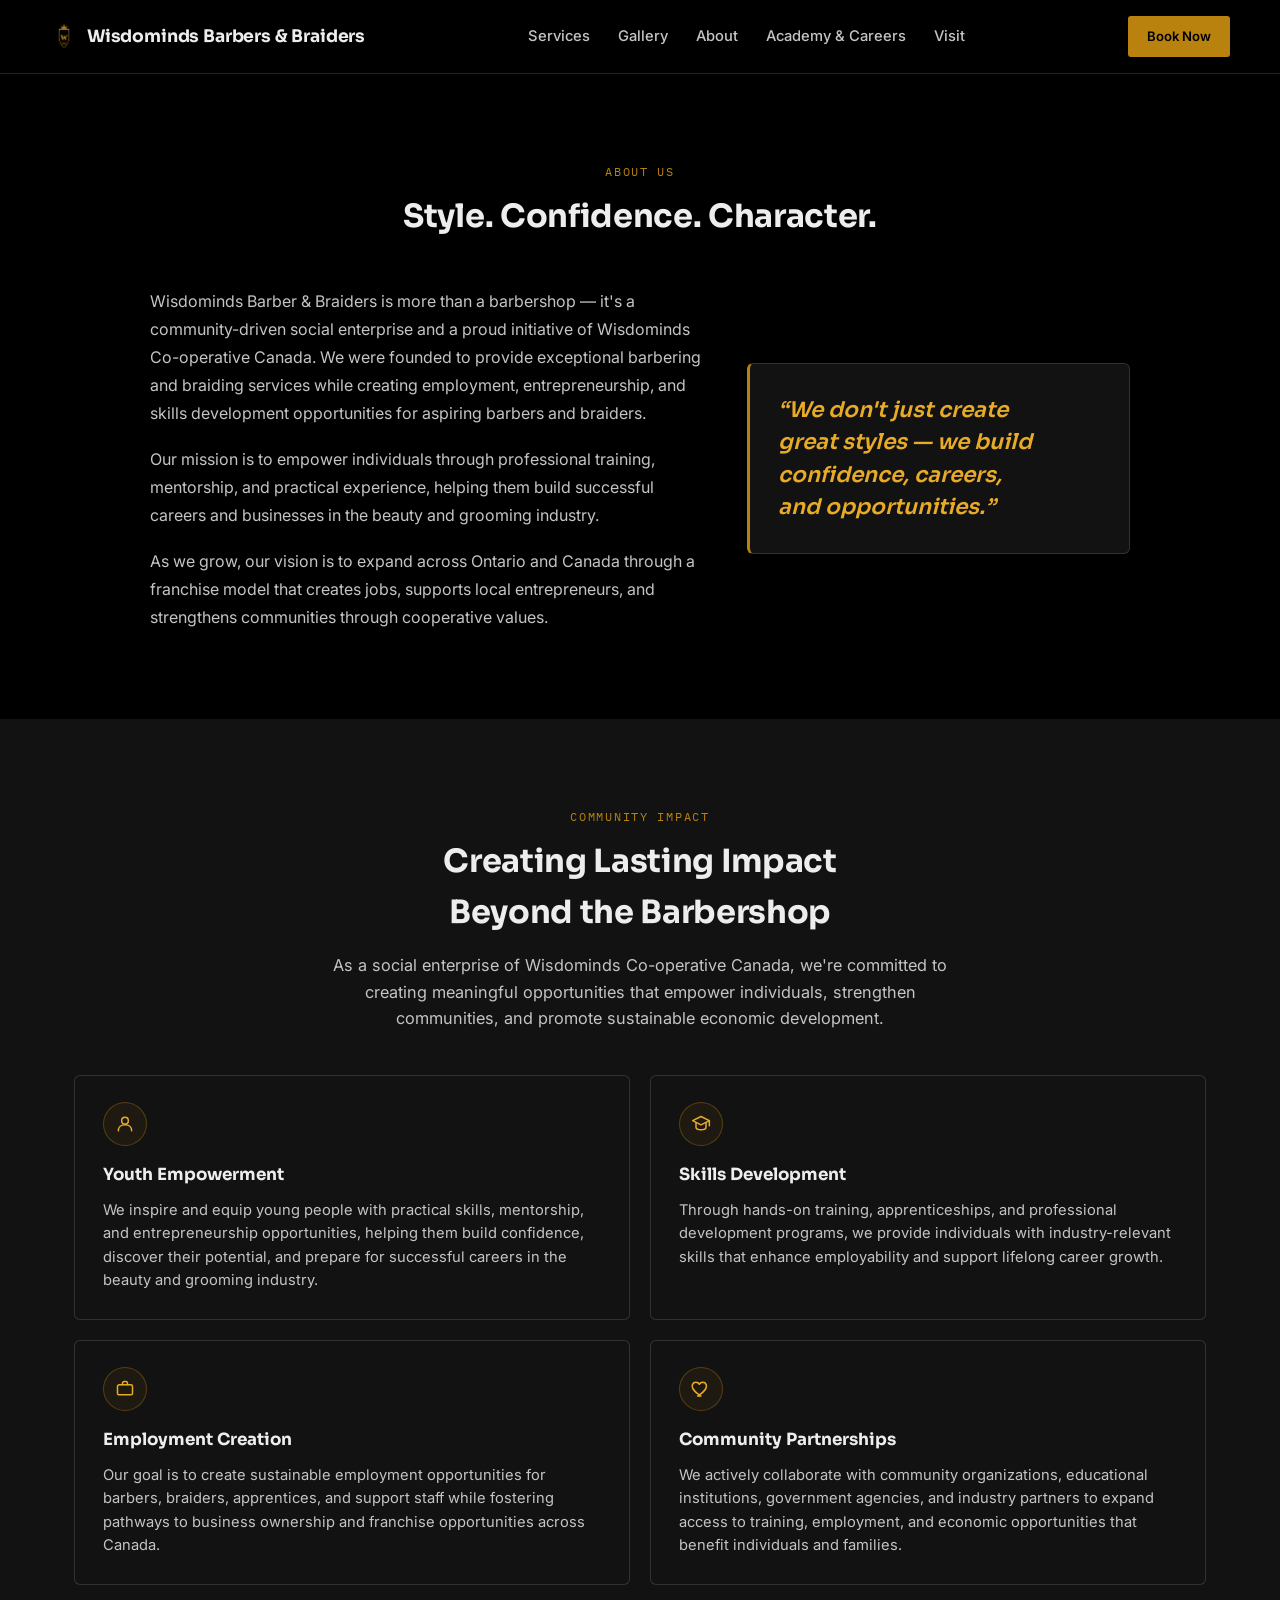
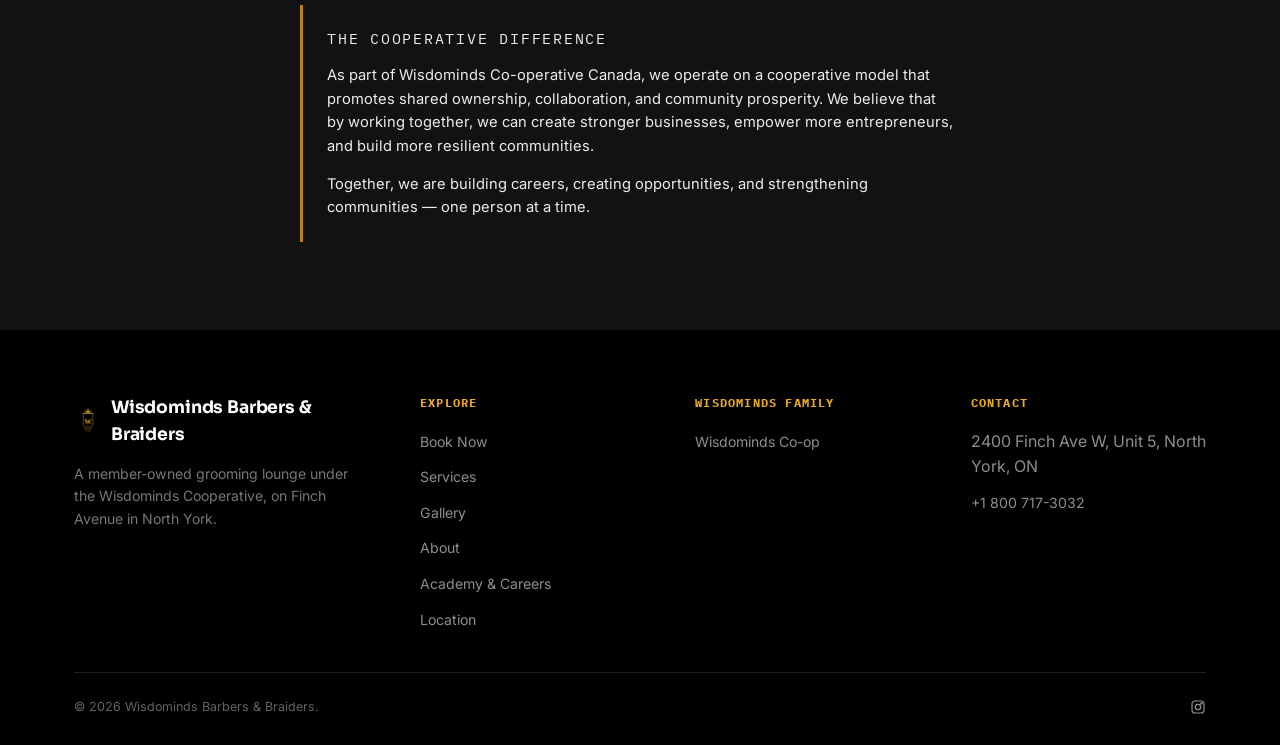
==== commit 231338a6: "Remove light mode, polish Services/About/Academy with icon badges - Site is black-and-gold only now:" ====
--- a/about.html
+++ b/about.html
@@ -11,12 +11,6 @@
 <link rel="preconnect" href="https://fonts.gstatic.com" crossorigin>
 <link href="https://fonts.googleapis.com/css2?family=Sora:wght@600;700&family=Inter:wght@400;500;600&family=IBM+Plex+Mono:wght@500&display=swap" rel="stylesheet">
 <link rel="stylesheet" href="assets/css/site.css">
-<script>
-  (function(){
-    var saved = localStorage.getItem("wisdominds-theme");
-    if(saved){ document.documentElement.setAttribute("data-theme", saved); }
-  })();
-</script>
 </head>
 <body>
 
@@ -34,12 +28,6 @@
       <button class="nav-toggle" id="navToggle" type="button" aria-label="Open menu" aria-expanded="false">
         <svg viewBox="0 0 24 24" fill="none" stroke="currentColor" stroke-width="1.8" stroke-linecap="round"><path d="M4 7h16M4 12h16M4 17h16"></path></svg>
       </button>
-      <button class="theme-toggle" id="themeToggle" type="button" aria-label="Switch to dark mode" aria-pressed="false">
-        <svg class="icon icon-sun" viewBox="0 0 24 24" fill="none" stroke="currentColor" stroke-width="1.8" stroke-linecap="round">
-          <circle cx="12" cy="12" r="4.2"></circle>
-          <path d="M12 2.5v2.4M12 19.1v2.4M4.6 4.6l1.7 1.7M17.7 17.7l1.7 1.7M2.5 12h2.4M19.1 12h2.4M4.6 19.4l1.7-1.7M17.7 6.3l1.7-1.7"></path>
-        </svg>
-      </button>
       <a class="btn btn-gold btn-sm" href="barber-booking.html">Book Now</a>
     </div>
   </div>
@@ -53,11 +41,15 @@
         <p class="section-label">About Us</p>
         <h2>Style. Confidence. Character.</h2>
       </div>
-      <div style="max-width:68ch; margin:0 auto; display:flex; flex-direction:column; gap:18px;">
-        <p>Wisdominds Barber &amp; Braiders is more than a barbershop &mdash; it's a community-driven social enterprise and a proud initiative of Wisdominds Co-operative Canada. We were founded to provide exceptional barbering and braiding services while creating employment, entrepreneurship, and skills development opportunities for aspiring barbers and braiders.</p>
-        <p>Our mission is to empower individuals through professional training, mentorship, and practical experience, helping them build successful careers and businesses in the beauty and grooming industry.</p>
-        <p>As we grow, our vision is to expand across Ontario and Canada through a franchise model that creates jobs, supports local entrepreneurs, and strengthens communities through cooperative values.</p>
-        <p>At Wisdominds Barber &amp; Braiders, we don't just create great styles &mdash; we build confidence, careers, and opportunities.</p>
+      <div class="about-intro-grid">
+        <div class="about-intro-copy">
+          <p>Wisdominds Barber &amp; Braiders is more than a barbershop &mdash; it's a community-driven social enterprise and a proud initiative of Wisdominds Co-operative Canada. We were founded to provide exceptional barbering and braiding services while creating employment, entrepreneurship, and skills development opportunities for aspiring barbers and braiders.</p>
+          <p>Our mission is to empower individuals through professional training, mentorship, and practical experience, helping them build successful careers and businesses in the beauty and grooming industry.</p>
+          <p>As we grow, our vision is to expand across Ontario and Canada through a franchise model that creates jobs, supports local entrepreneurs, and strengthens communities through cooperative values.</p>
+        </div>
+        <div class="card about-pullquote">
+          <p>&ldquo;We don't just create great styles &mdash; we build confidence, careers, and opportunities.&rdquo;</p>
+        </div>
       </div>
     </div>
   </section>
@@ -71,18 +63,38 @@
       </div>
       <div class="impact-grid">
         <div class="card impact-card">
+          <div class="icon-badge">
+            <svg viewBox="0 0 24 24" fill="none" stroke="currentColor" stroke-width="1.8" stroke-linecap="round" stroke-linejoin="round">
+              <circle cx="12" cy="8" r="4"></circle><path d="M4 20c0-4.4 3.6-7 8-7s8 2.6 8 7"></path>
+            </svg>
+          </div>
           <h3>Youth Empowerment</h3>
           <p>We inspire and equip young people with practical skills, mentorship, and entrepreneurship opportunities, helping them build confidence, discover their potential, and prepare for successful careers in the beauty and grooming industry.</p>
         </div>
         <div class="card impact-card">
+          <div class="icon-badge">
+            <svg viewBox="0 0 24 24" fill="none" stroke="currentColor" stroke-width="1.8" stroke-linecap="round" stroke-linejoin="round">
+              <path d="M12 3 2 8l10 5 10-5-10-5z"></path><path d="M6 10.5V16c0 1.7 2.7 3 6 3s6-1.3 6-3v-5.5"></path><path d="M22 8v6"></path>
+            </svg>
+          </div>
           <h3>Skills Development</h3>
           <p>Through hands-on training, apprenticeships, and professional development programs, we provide individuals with industry-relevant skills that enhance employability and support lifelong career growth.</p>
         </div>
         <div class="card impact-card">
+          <div class="icon-badge">
+            <svg viewBox="0 0 24 24" fill="none" stroke="currentColor" stroke-width="1.8" stroke-linecap="round" stroke-linejoin="round">
+              <rect x="3" y="7" width="18" height="12" rx="2"></rect><path d="M9 7V5a2 2 0 0 1 2-2h2a2 2 0 0 1 2 2v2"></path>
+            </svg>
+          </div>
           <h3>Employment Creation</h3>
           <p>Our goal is to create sustainable employment opportunities for barbers, braiders, apprentices, and support staff while fostering pathways to business ownership and franchise opportunities across Canada.</p>
         </div>
         <div class="card impact-card">
+          <div class="icon-badge">
+            <svg viewBox="0 0 24 24" fill="none" stroke="currentColor" stroke-width="1.8" stroke-linecap="round" stroke-linejoin="round">
+              <path d="M12 20.5s-7.2-4.6-9.8-9.1C0.6 8 1.8 4 5.8 4c2 0 3.6 1.1 4.2 2.4C10.6 5.1 12.2 4 14.2 4c4 0 5.2 4 3.6 7.4-2.6 4.5-9.8 9.1-9.8 9.1z"></path>
+            </svg>
+          </div>
           <h3>Community Partnerships</h3>
           <p>We actively collaborate with community organizations, educational institutions, government agencies, and industry partners to expand access to training, employment, and economic opportunities that benefit individuals and families.</p>
         </div>
@@ -138,7 +150,6 @@
   </div>
 </footer>
 
-<script src="assets/js/theme.js"></script>
 <script src="assets/js/nav-toggle.js"></script>
 
 </body>
--- a/assets/css/site.css
+++ b/assets/css/site.css
@@ -1,5 +1,5 @@
 :root{
-  /* fixed — do not change with theme (Wisdominds Barber & Braiders brand palette) */
+  /* Wisdominds Barber & Braiders brand palette — black and gold only, no light mode. */
   --slate: #000000;
   --slate-2: #1a1a1a;
   --gold: #B9820F;
@@ -10,26 +10,16 @@
   --live: #5fa872;
   --hairline-on-slate: rgba(196,196,196,.16);
 
-  /* theme-reactive role tokens (light values = default) */
-  --bg: #ffffff;
-  --panel: #f6f4ef;
-  --ink: #1b2333;
-  --text-dim: #5b6478;
-  --hairline: rgba(0,0,0,.12);
-  --header-bg-fallback: rgba(255,255,255,.9);
-
-  --display: "Sora", -apple-system, "Helvetica Neue", Arial, sans-serif;
-  --body: "Inter", -apple-system, "Helvetica Neue", Arial, sans-serif;
-  --mono: "IBM Plex Mono", ui-monospace, "SF Mono", Menlo, monospace;
-}
-/* Light is the default — its values live on :root above; only dark overrides. */
-:root[data-theme="dark"]{
   --bg: #000000;
   --panel: #121212;
   --ink: #ededed;
   --text-dim: #C4C4C4;
   --hairline: rgba(196,196,196,.18);
   --header-bg-fallback: rgba(0,0,0,.9);
+
+  --display: "Sora", -apple-system, "Helvetica Neue", Arial, sans-serif;
+  --body: "Inter", -apple-system, "Helvetica Neue", Arial, sans-serif;
+  --mono: "IBM Plex Mono", ui-monospace, "SF Mono", Menlo, monospace;
 }
 
 *{box-sizing:border-box;}
@@ -123,17 +113,15 @@
 .text-link:hover{color:var(--gold);}
 .text-link:hover svg{transform:translateX(3px);}
 
-/* ============ theme toggle ============ */
-.theme-toggle{
+/* ============ icon badge (cards) ============ */
+.icon-badge{
   display:flex; align-items:center; justify-content:center;
-  width:38px; height:38px; padding:0; border-radius:50%;
-  background:transparent; border:1px solid var(--hairline);
-  color:var(--gold); cursor:pointer; flex-shrink:0;
-  transition:border-color .15s ease, background .15s ease;
-}
-.theme-toggle:hover{border-color:var(--gold); background:color-mix(in srgb, var(--gold) 10%, transparent);}
-.theme-toggle:focus-visible{outline:2px solid var(--gold); outline-offset:2px;}
-.theme-toggle svg{width:18px; height:18px; display:block;}
+  width:44px; height:44px; border-radius:50%; flex-shrink:0;
+  background:color-mix(in srgb, var(--gold) 8%, transparent);
+  border:1px solid var(--gold-dim);
+  color:var(--gold-bright); margin-bottom:16px;
+}
+.icon-badge svg{width:20px; height:20px; display:block;}
 
 /* ============ section shell ============ */
 section{padding:88px 0;}
@@ -438,20 +426,42 @@
   font-family:var(--mono); font-size:.72rem; letter-spacing:.06em;
   text-transform:uppercase; color:var(--text-dim);
 }
-.inquiry-form input, .inquiry-form textarea, .signup-form input, .signup-form select{
+.inquiry-form input, .inquiry-form textarea, .inquiry-form select,
+.signup-form input, .signup-form select{
   font-family:var(--body); font-size:.92rem; color:var(--ink);
-  background:var(--bg); border:1px solid var(--hairline); border-radius:3px;
+  background:var(--panel); border:1px solid var(--hairline); border-radius:3px;
   padding:10px 12px; resize:vertical;
 }
-.inquiry-form input:focus, .inquiry-form textarea:focus,
+.inquiry-form input:focus, .inquiry-form textarea:focus, .inquiry-form select:focus,
 .signup-form input:focus, .signup-form select:focus{outline:2px solid var(--gold); outline-offset:1px;}
 .inquiry-form .btn, .signup-form .btn{align-self:flex-start; border:none;}
 .form-note{font-family:var(--body); font-size:.76rem; color:var(--text-dim); margin:0; font-style:italic;}
 
 .impact-grid{display:grid; grid-template-columns:repeat(2,1fr); gap:20px; margin-bottom:20px;}
-.impact-card{padding:24px 26px;}
+.impact-card{padding:26px 28px;}
 .impact-card h3{font-family:var(--display); font-weight:700; font-size:1.05rem; margin:0 0 10px; color:var(--ink);}
 .impact-card p{margin:0; color:var(--text-dim); font-size:.92rem;}
+
+/* ============ about page: intro + pull-quote ============ */
+.about-intro-grid{
+  display:grid; grid-template-columns:1.3fr .9fr; gap:44px; align-items:start;
+  max-width:980px; margin:0 auto;
+}
+.about-intro-copy p{margin:0 0 18px; color:var(--text-dim); font-size:1rem; line-height:1.75;}
+.about-intro-copy p:last-child{margin-bottom:0;}
+.about-pullquote{padding:30px 28px; border-left:3px solid var(--gold); align-self:center;}
+.about-pullquote p{
+  font-family:var(--display); font-weight:600; font-size:1.35rem; font-style:italic;
+  color:var(--gold-bright); line-height:1.5; margin:0; text-wrap:balance;
+}
+
+/* ============ compact icon list (careers roles) ============ */
+.role-list{display:flex; flex-direction:column; gap:18px; margin:0 0 20px;}
+.role-row{display:flex; align-items:flex-start; gap:16px;}
+.role-row .icon-badge{width:38px; height:38px; margin-bottom:0;}
+.role-row .icon-badge svg{width:17px; height:17px;}
+.role-row h4{font-family:var(--display); font-weight:700; font-size:.98rem; margin:0 0 4px; color:var(--ink);}
+.role-row p{margin:0; color:var(--text-dim); font-size:.88rem;}
 
 .community-badge{margin-top:20px; padding:22px 24px; border-left:3px solid var(--gold);}
 .community-badge-label{
@@ -508,7 +518,7 @@
 }
 .auth-form input{
   font-family:var(--body); font-size:.95rem; color:var(--ink);
-  background:var(--bg); border:1px solid var(--hairline); border-radius:3px;
+  background:var(--panel); border:1px solid var(--hairline); border-radius:3px;
   padding:11px 12px;
 }
 .auth-form input:focus{outline:2px solid var(--gold); outline-offset:1px;}
@@ -542,7 +552,8 @@
   .nav-links a{padding:12px 4px; border-bottom:1px solid var(--hairline);}
   .nav-links a:last-child{border-bottom:none;}
   .switcher-grid, .testimonial-grid, .quotes, .events-grid,
-  .service-grid, .barber-grid, .location-grid, .impact-grid{grid-template-columns:1fr;}
+  .service-grid, .barber-grid, .location-grid, .impact-grid,
+  .about-intro-grid{grid-template-columns:1fr;}
   .stat-band-grid{grid-template-columns:repeat(2,1fr); row-gap:32px;}
   .footer-grid{grid-template-columns:1fr 1fr; row-gap:32px;}
   .gallery-grid{grid-template-columns:repeat(2,1fr);}
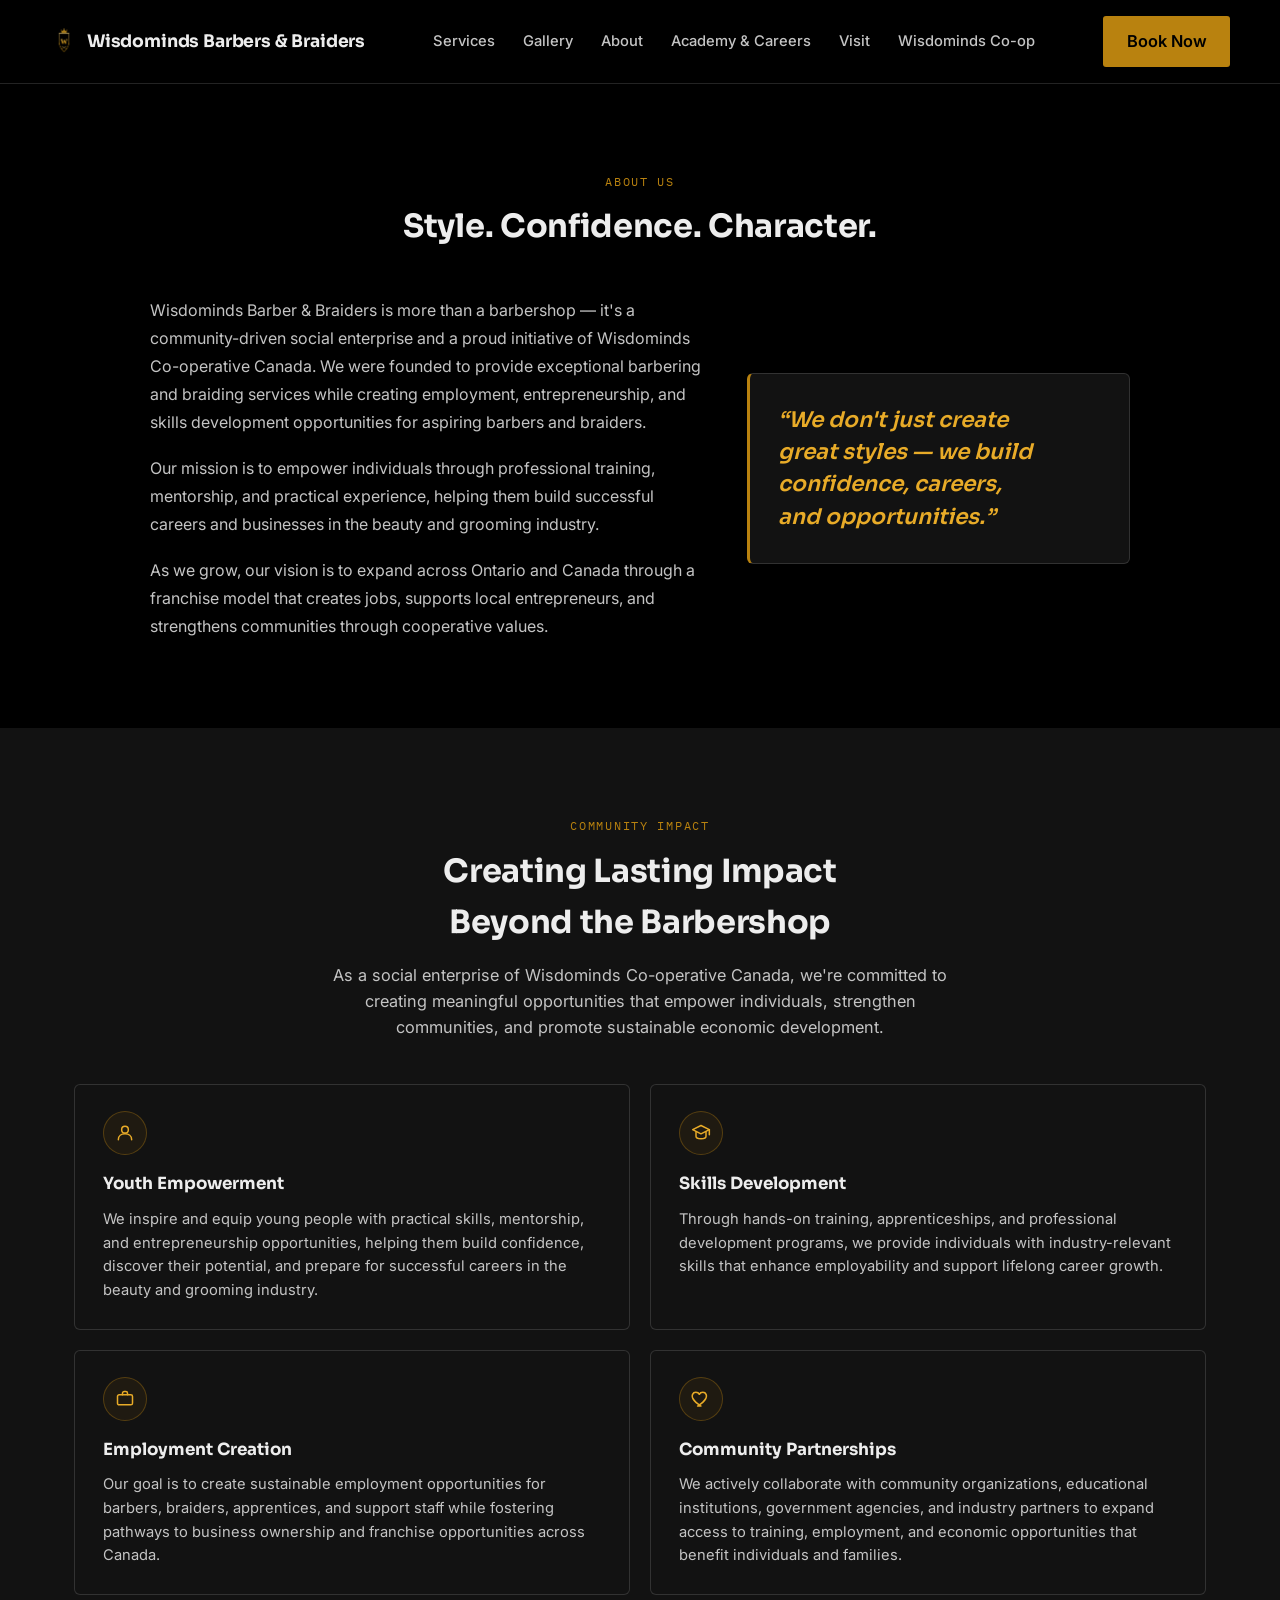
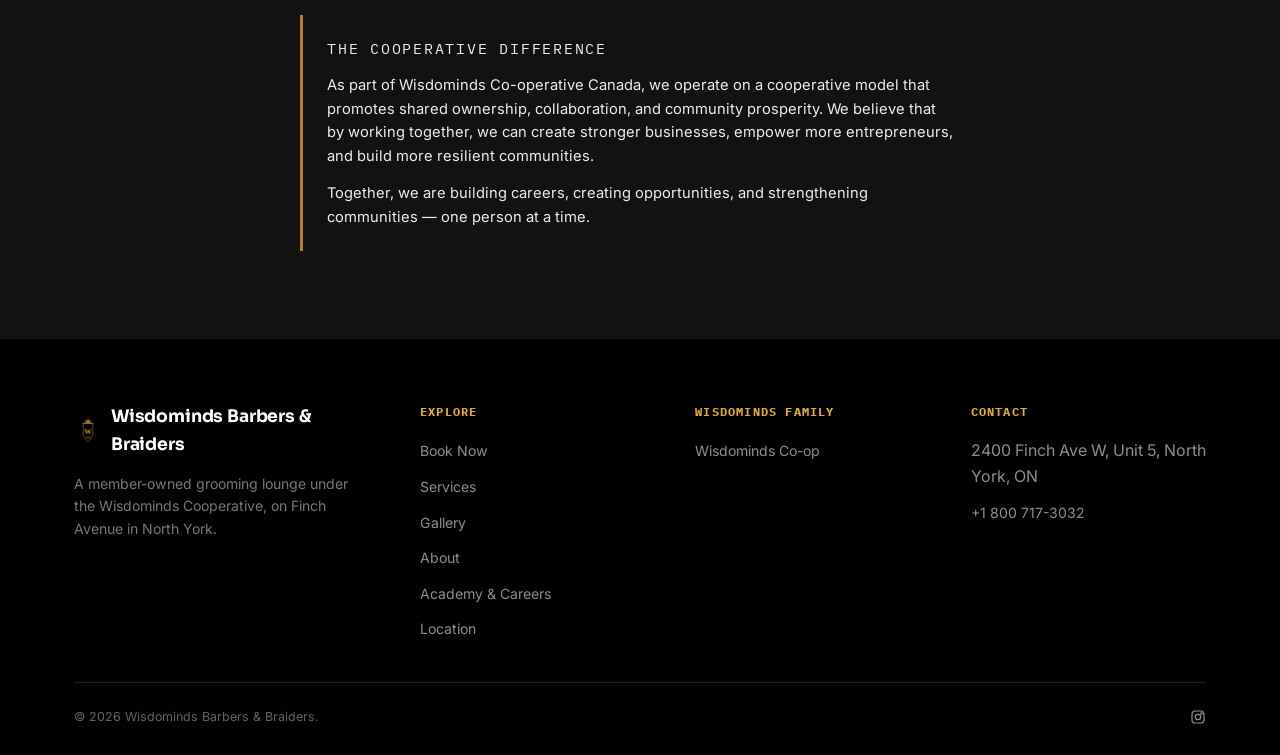
==== commit 91d1c477: "Rename CTA buttons, enlarge buttons 25%, fix nav gaps - Hero secondary CTA "Find the Shop" -> "Now H" ====
--- a/about.html
+++ b/about.html
@@ -23,6 +23,7 @@
       <a href="about.html">About</a>
       <a href="academy.html">Academy &amp; Careers</a>
       <a href="index.html#location">Visit</a>
+      <a href="https://wisdomindscoop.com/" target="_blank" rel="noopener">Wisdominds Co-op</a>
     </nav>
     <div class="header-actions">
       <button class="nav-toggle" id="navToggle" type="button" aria-label="Open menu" aria-expanded="false">
--- a/assets/css/site.css
+++ b/assets/css/site.css
@@ -89,8 +89,8 @@
 /* ============ buttons / links ============ */
 .btn{
   display:inline-block;
-  font-family:var(--body); font-weight:600; font-size:.9rem;
-  padding:12px 24px; border-radius:3px;
+  font-family:var(--body); font-weight:600; font-size:1.125rem;
+  padding:15px 30px; border-radius:3px;
   text-decoration:none; cursor:pointer; border:1px solid transparent;
   transition:background .15s ease, color .15s ease, border-color .15s ease, filter .15s ease;
 }
@@ -102,7 +102,7 @@
 .btn-outline:hover{border-color:var(--gold);}
 .btn-outline-light{border-color:var(--hairline-on-slate); color:#fff; background:transparent;}
 .btn-outline-light:hover{border-color:var(--gold); color:var(--gold);}
-.btn-sm{padding:9px 18px; font-size:.82rem;}
+.btn-sm{padding:11.25px 22.5px; font-size:1.025rem;}
 
 .text-link{
   display:inline-flex; align-items:center; gap:6px;
@@ -565,7 +565,7 @@
   .header-row{gap:12px;}
   .mark{font-size:.95rem; gap:6px;}
   .header-actions{gap:8px;}
-  .header-actions .btn{padding:8px 12px; font-size:.78rem;}
+  .header-actions .btn{padding:10px 15px; font-size:.975rem;}
   .stat-band-grid{grid-template-columns:1fr;}
   .footer-grid{grid-template-columns:1fr;}
   .services-grid{grid-template-columns:1fr;}
@@ -596,7 +596,7 @@
   font-family:var(--body); font-size:.9rem; color:var(--ink);
   background:var(--bg); border:1px solid var(--hairline); border-radius:3px; padding:9px 10px;
 }
-.availability-form .btn{padding:10px 18px; font-size:.82rem; border:none;}
+.availability-form .btn{padding:12.5px 22.5px; font-size:1.025rem; border:none;}
 
 .slot-list{display:flex; flex-direction:column; gap:8px;}
 .slot-row{
@@ -659,7 +659,7 @@
   display:flex; align-items:center; justify-content:space-between; gap:12px; margin-bottom:18px;
 }
 .portal-section-head h2{margin:0;}
-.portal-section-head .btn{border:none; padding:9px 16px; font-size:.82rem; white-space:nowrap;}
+.portal-section-head .btn{border:none; padding:11.25px 20px; font-size:1.025rem; white-space:nowrap;}
 
 .filter-row{
   display:flex; flex-wrap:wrap; gap:14px; align-items:end;
@@ -718,7 +718,7 @@
   font-family:var(--body); font-size:.86rem; color:var(--ink);
   background:var(--bg); border:1px solid var(--hairline); border-radius:3px; padding:7px 9px;
 }
-.slot-edit-form .btn{border:none; padding:8px 14px; font-size:.8rem;}
+.slot-edit-form .btn{border:none; padding:10px 17.5px; font-size:1rem;}
 
 /* ============ music page: promo strip ============ */
 .camp-strip{
@@ -849,7 +849,7 @@
   color:var(--silver); font-size:1rem; margin:20px auto 0; max-width:44ch; text-wrap:balance;
 }
 .book-hero .book-cta{margin-top:38px; display:flex; gap:14px; justify-content:center; flex-wrap:wrap;}
-.book-hero .btn-gold{padding:16px 40px; font-size:1rem; border-radius:4px;}
+.book-hero .btn-gold{padding:20px 50px; font-size:1.25rem; border-radius:4px;}
 .book-hero .btn-outline{border-color:rgba(196,196,196,.45); color:#f2f2f2;}
 .book-hero .btn-outline:hover{border-color:var(--gold); background:rgba(196,196,196,.12);}
 .book-hero .scroll-hint{
@@ -1003,7 +1003,7 @@
   min-height:52px; padding:4px 2px;
   border:1px solid var(--hairline); border-radius:4px; background:var(--bg);
 }
-.pay-btn{border:none; width:100%; text-align:center; padding:15px; font-size:1rem; margin-top:4px;}
+.pay-btn{border:none; width:100%; text-align:center; padding:18.75px; font-size:1.25rem; margin-top:4px;}
 .pay-note{font-size:.76rem; color:var(--text-dim); margin:0; display:flex; align-items:center; gap:7px;}
 .pay-message{
   font-family:var(--body); font-size:.86rem; border-radius:4px; padding:10px 14px; display:none;
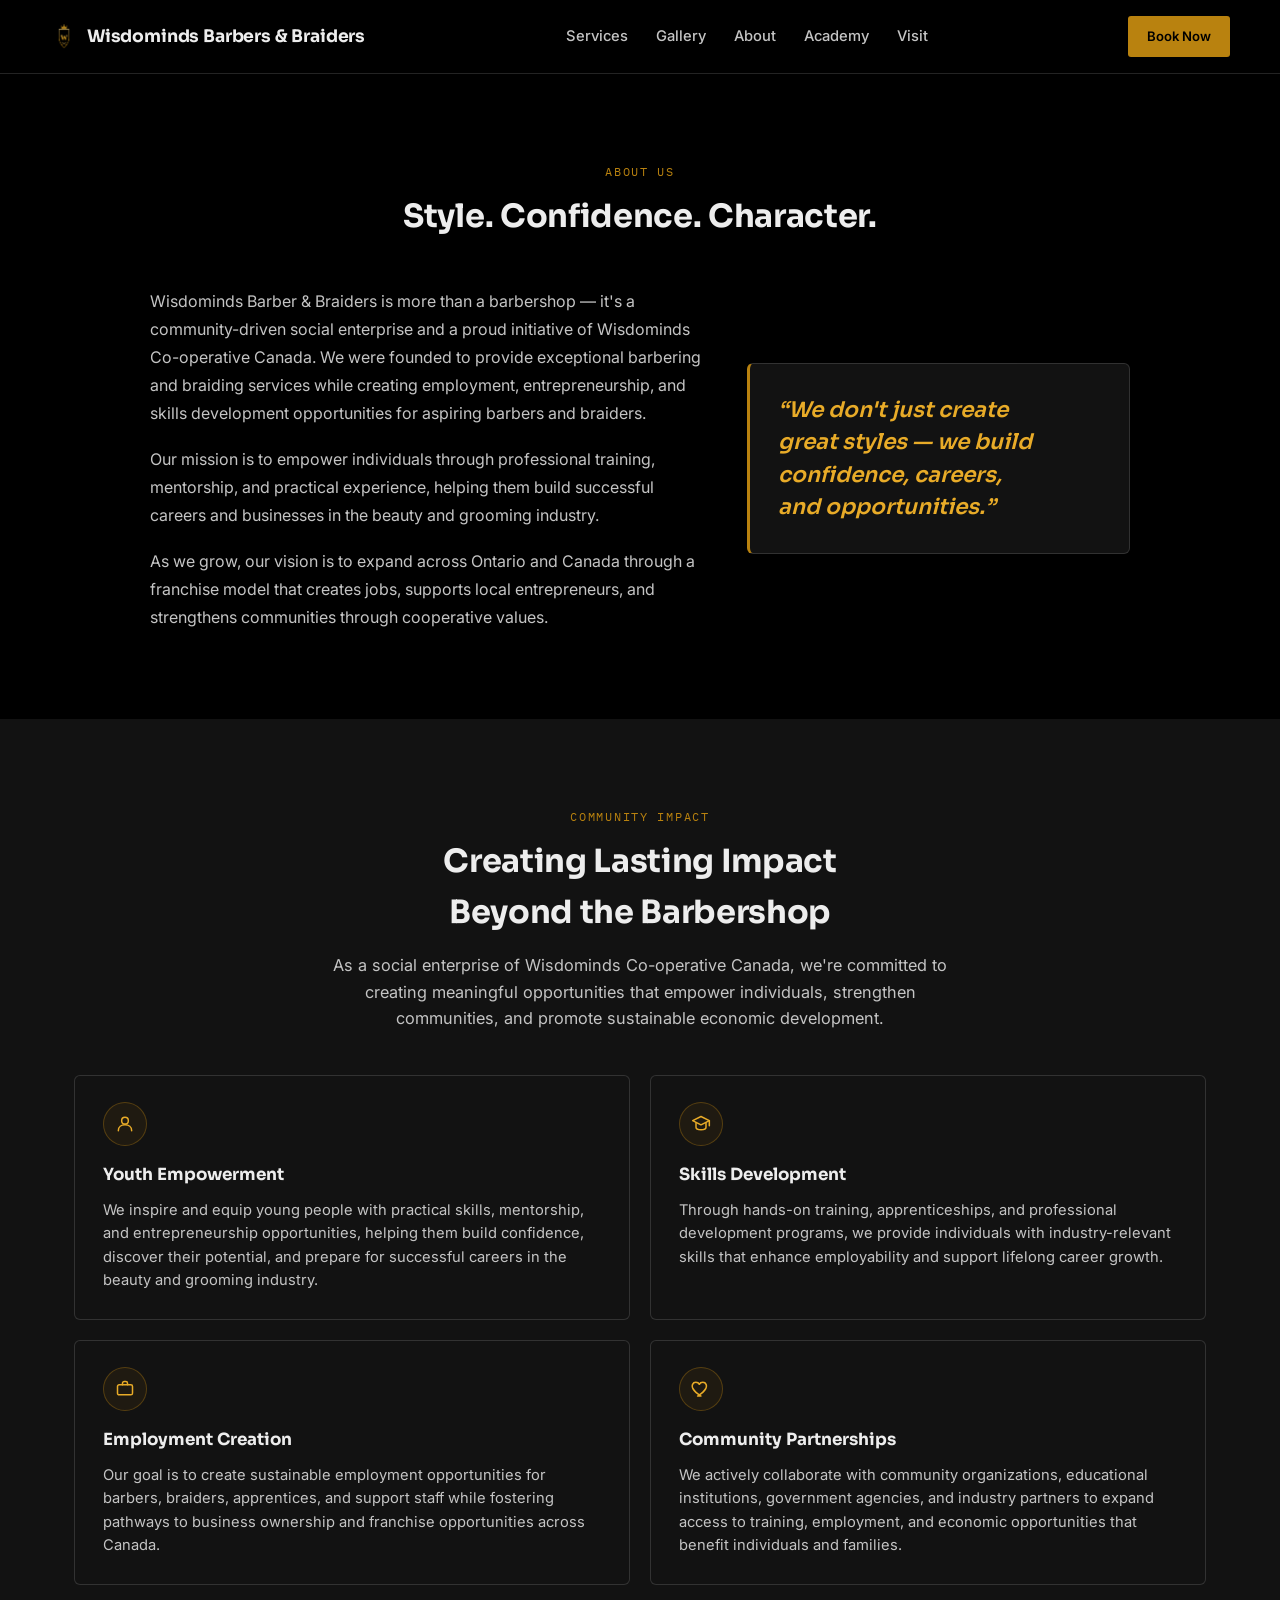
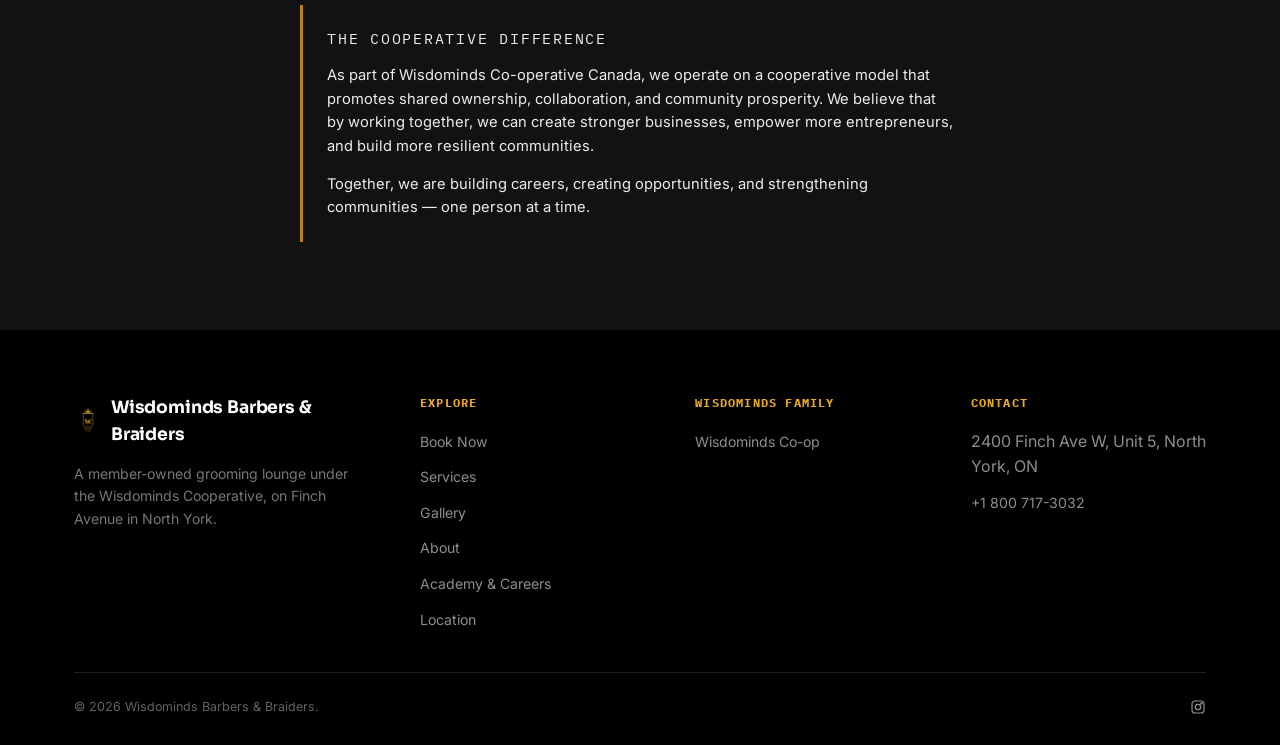
==== commit e117a2ef: "Add About and Academy & Careers pages, Services section, sitewide nav - about.html: About Us + Commu" ====
--- a/about.html
+++ b/about.html
@@ -3,9 +3,9 @@
 <head>
 <meta charset="utf-8">
 <meta name="viewport" content="width=device-width, initial-scale=1">
-<link rel="icon" type="image/png" sizes="32x32" href="assets/images/favicon-32.png">
-<link rel="icon" type="image/png" sizes="64x64" href="assets/images/favicon-64.png">
-<link rel="apple-touch-icon" sizes="180x180" href="assets/images/favicon-180.png">
+<link rel="icon" type="image/png" sizes="32x32" href="assets/images/Logo images/favicon-32.png">
+<link rel="icon" type="image/png" sizes="64x64" href="assets/images/Logo images/favicon-64.png">
+<link rel="apple-touch-icon" sizes="180x180" href="assets/images/Logo images/favicon-180.png">
 <title>About Us | Wisdominds Barbers &amp; Braiders</title>
 <link rel="preconnect" href="https://fonts.googleapis.com">
 <link rel="preconnect" href="https://fonts.gstatic.com" crossorigin>
@@ -16,14 +16,13 @@
 
 <header class="site">
   <div class="header-row wrap">
-    <a class="mark" href="index.html"><img src="assets/images/logo2_icon-transparent.png" alt="" class="mark-logo"> Wisdominds Barbers &amp; Braiders</a>
+    <a class="mark" href="index.html"><img src="assets/images/Logo images/logo2_icon-transparent.png" alt="" class="mark-logo"> Wisdominds Barbers &amp; Braiders</a>
     <nav class="nav-links">
       <a href="index.html#services">Services</a>
-      <a href="index.html#gallery">Gallery</a>
+      <a href="gallery.html">Gallery</a>
       <a href="about.html">About</a>
-      <a href="academy.html">Academy &amp; Careers</a>
+      <a href="academy.html">Academy</a>
       <a href="index.html#location">Visit</a>
-      <a href="https://wisdomindscoop.com/" target="_blank" rel="noopener">Wisdominds Co-op</a>
     </nav>
     <div class="header-actions">
       <button class="nav-toggle" id="navToggle" type="button" aria-label="Open menu" aria-expanded="false">
@@ -114,7 +113,7 @@
   <div class="wrap">
     <div class="footer-grid">
       <div class="footer-brand">
-        <a class="mark" href="index.html"><img src="assets/images/logo2_icon-transparent.png" alt="" class="mark-logo"> Wisdominds Barbers &amp; Braiders</a>
+        <a class="mark" href="index.html"><img src="assets/images/Logo images/logo2_icon-transparent.png" alt="" class="mark-logo"> Wisdominds Barbers &amp; Braiders</a>
         <p>A member-owned grooming lounge under the Wisdominds Cooperative, on Finch Avenue in North York.</p>
       </div>
       <div class="footer-col">
@@ -122,7 +121,7 @@
         <ul>
           <li><a href="barber-booking.html">Book Now</a></li>
           <li><a href="index.html#services">Services</a></li>
-          <li><a href="index.html#gallery">Gallery</a></li>
+          <li><a href="gallery.html">Gallery</a></li>
           <li><a href="about.html">About</a></li>
           <li><a href="academy.html">Academy &amp; Careers</a></li>
           <li><a href="index.html#location">Location</a></li>
--- a/assets/css/site.css
+++ b/assets/css/site.css
@@ -1,5 +1,5 @@
 :root{
-  /* Wisdominds Barber & Braiders brand palette — black and gold only, no light mode. */
+  /* fixed — do not change with theme (Wisdominds Barber & Braiders brand palette) */
   --slate: #000000;
   --slate-2: #1a1a1a;
   --gold: #B9820F;
@@ -10,6 +10,7 @@
   --live: #5fa872;
   --hairline-on-slate: rgba(196,196,196,.16);
 
+  /* role tokens — dark is the only theme */
   --bg: #000000;
   --panel: #121212;
   --ink: #ededed;
@@ -89,8 +90,8 @@
 /* ============ buttons / links ============ */
 .btn{
   display:inline-block;
-  font-family:var(--body); font-weight:600; font-size:1.125rem;
-  padding:15px 30px; border-radius:3px;
+  font-family:var(--body); font-weight:600; font-size:.9rem;
+  padding:12px 24px; border-radius:3px;
   text-decoration:none; cursor:pointer; border:1px solid transparent;
   transition:background .15s ease, color .15s ease, border-color .15s ease, filter .15s ease;
 }
@@ -102,7 +103,7 @@
 .btn-outline:hover{border-color:var(--gold);}
 .btn-outline-light{border-color:var(--hairline-on-slate); color:#fff; background:transparent;}
 .btn-outline-light:hover{border-color:var(--gold); color:var(--gold);}
-.btn-sm{padding:11.25px 22.5px; font-size:1.025rem;}
+.btn-sm{padding:9px 18px; font-size:.82rem;}
 
 .text-link{
   display:inline-flex; align-items:center; gap:6px;
@@ -112,16 +113,6 @@
 .text-link svg{width:13px; height:13px; transition:transform .15s ease;}
 .text-link:hover{color:var(--gold);}
 .text-link:hover svg{transform:translateX(3px);}
-
-/* ============ icon badge (cards) ============ */
-.icon-badge{
-  display:flex; align-items:center; justify-content:center;
-  width:44px; height:44px; border-radius:50%; flex-shrink:0;
-  background:color-mix(in srgb, var(--gold) 8%, transparent);
-  border:1px solid var(--gold-dim);
-  color:var(--gold-bright); margin-bottom:16px;
-}
-.icon-badge svg{width:20px; height:20px; display:block;}
 
 /* ============ section shell ============ */
 section{padding:88px 0;}
@@ -278,18 +269,10 @@
   position:absolute; inset:0; background-size:cover; background-position:center;
   opacity:0; animation:heroSlideCycle 22s infinite;
 }
-.hero-slide:nth-child(1){ background-image:url("../images/barbershop-cut.jpg"); animation-delay:0s; }
-.hero-slide:nth-child(2){ background-image:url("../images/barbershop-chair.jpg"); animation-delay:5.5s; }
-.hero-slide:nth-child(3){ background-image:url("../images/barbershop-interior.jpg"); animation-delay:11s; }
-.hero-slide:nth-child(4){ background-image:url("../images/barbershop-shave.avif"); animation-delay:16.5s; }
-
-/* ============ music page: photo hero slides (overrides the barbershop
-   defaults above via the extra .hero-photo-music class, same slideshow
-   mechanics) ============ */
-.hero-photo-music .hero-slide:nth-child(1){ background-image:url("../images/music1.jpg"); animation-delay:0s; }
-.hero-photo-music .hero-slide:nth-child(2){ background-image:url("../images/music2.jpg"); animation-delay:5.5s; }
-.hero-photo-music .hero-slide:nth-child(3){ background-image:url("../images/music3.jpg"); animation-delay:11s; }
-.hero-photo-music .hero-slide:nth-child(4){ background-image:url("../images/music4.jpg"); animation-delay:16.5s; }
+.hero-slide:nth-child(1){ background-image:url("../images/Carousel Images/barbershop-cut.jpg"); animation-delay:0s; }
+.hero-slide:nth-child(2){ background-image:url("../images/Carousel Images/barbershop-chair.jpg"); animation-delay:5.5s; }
+.hero-slide:nth-child(3){ background-image:url("../images/Carousel Images/barbershop-interior.jpg"); animation-delay:11s; }
+.hero-slide:nth-child(4){ background-image:url("../images/Carousel Images/barbershop-shave.avif"); animation-delay:16.5s; }
 .hero-scrim{
   position:absolute; inset:0; z-index:-1;
   background:
@@ -369,37 +352,103 @@
   text-transform:uppercase; color:var(--gold); margin:6px 0 10px;
 }
 
-/* ============ barbers page: services ============ */
-.services-group-label{
-  font-family:var(--mono); font-size:.76rem; letter-spacing:.1em; text-transform:uppercase;
-  color:var(--text-dim); margin:0 0 18px;
-}
-.services-group-label:not(:first-of-type){margin-top:52px;}
-.services-grid{display:grid; grid-template-columns:repeat(3,1fr); gap:20px;}
-.service-card{display:flex; flex-direction:column; overflow:hidden;}
-.service-photo{aspect-ratio:4/3; overflow:hidden;}
-.service-photo img{width:100%; height:100%; object-fit:cover; display:block;}
-.service-info{padding:18px 20px 20px; display:flex; flex-direction:column; gap:10px; flex:1;}
-.service-info h3{font-family:var(--display); font-weight:700; font-size:1.05rem; margin:0; color:var(--ink);}
-.service-info .service-meta{
-  font-family:var(--mono); font-size:.82rem; color:var(--text-dim); margin:0; flex:1;
-}
-.service-info .btn{align-self:flex-start;}
-.service-card.no-photo .service-info{padding-top:22px;}
-
 /* ============ barbers page: gallery ============ */
 .gallery-grid{
   display:grid; grid-template-columns:repeat(4,1fr);
   grid-auto-rows:170px; grid-auto-flow:dense; gap:10px;
 }
-.gallery-item{position:relative; overflow:hidden; border-radius:6px; border:1px solid var(--hairline);}
-.gallery-item img{width:100%; height:100%; object-fit:cover; display:block; transition:transform .4s ease;}
-.gallery-item:hover img{transform:scale(1.04);}
+.gallery-item{position:relative; overflow:hidden; border-radius:6px; border:1px solid var(--hairline); background:#111;}
+.gallery-item img{width:100%; height:100%; object-fit:contain; display:block;}
 .gallery-item.wide{grid-column:span 2;}
 .gallery-item.tall{grid-row:span 2;}
 .gallery-caption{text-align:center; font-family:var(--body); font-size:.9rem; color:var(--text-dim); margin:22px 0 0;}
 .gallery-caption a{color:var(--gold); text-decoration:none; font-weight:600;}
 .gallery-caption a:hover{text-decoration:underline;}
+
+/* home: 2-up gallery teaser linking to the full gallery page */
+.gallery-teaser{display:grid; grid-template-columns:1fr 1fr; gap:14px;}
+.gallery-teaser .gallery-item{
+  aspect-ratio:16/10; display:block; cursor:pointer;
+  transition:border-color .18s ease, transform .18s ease;
+}
+.gallery-teaser .gallery-item:hover{border-color:var(--gold); transform:translateY(-3px);}
+.gallery-teaser .gallery-item img{width:100%; height:100%; object-fit:cover;}
+@media (max-width:640px){ .gallery-teaser{grid-template-columns:1fr;} }
+
+/* ============ icon badge (cards) ============ */
+.icon-badge{
+  display:flex; align-items:center; justify-content:center;
+  width:44px; height:44px; border-radius:50%; flex-shrink:0;
+  background:color-mix(in srgb, var(--gold) 8%, transparent);
+  border:1px solid var(--gold-dim);
+  color:var(--gold-bright); margin-bottom:16px;
+}
+.icon-badge svg{width:20px; height:20px; display:block;}
+
+/* ============ home: services & pricing showcase ============ */
+.services-group-label{
+  font-family:var(--mono); font-size:.76rem; letter-spacing:.1em; text-transform:uppercase;
+  color:var(--text-dim); margin:0 0 18px;
+}
+.services-group-label:not(:first-of-type){margin-top:52px;}
+.services-grid{display:grid; grid-template-columns:repeat(3,1fr); gap:20px;}
+.services-grid .service-card{display:flex; flex-direction:column; overflow:hidden; padding:0; gap:0;}
+.service-photo{aspect-ratio:4/3; overflow:hidden;}
+.service-photo img{width:100%; height:100%; object-fit:cover; display:block;}
+.service-info{padding:18px 20px 20px; display:flex; flex-direction:column; gap:10px; flex:1;}
+.service-info h3{font-family:var(--display); font-weight:700; font-size:1.05rem; margin:0; color:var(--ink);}
+.service-info .service-meta{font-family:var(--mono); font-size:.82rem; color:var(--text-dim); margin:0; flex:1;}
+.service-info .btn{align-self:flex-start;}
+.services-grid .service-card.no-photo .service-info{padding-top:22px;}
+
+/* ============ about + academy: impact / program cards ============ */
+.impact-grid{display:grid; grid-template-columns:repeat(2,1fr); gap:20px; margin-bottom:20px;}
+.impact-card{padding:26px 28px;}
+.impact-card h3{font-family:var(--display); font-weight:700; font-size:1.05rem; margin:0 0 10px; color:var(--ink);}
+.impact-card p{margin:0; color:var(--text-dim); font-size:.92rem;}
+
+/* ============ about page: intro + pull-quote ============ */
+.about-intro-grid{display:grid; grid-template-columns:1.3fr .9fr; gap:44px; align-items:start; max-width:980px; margin:0 auto;}
+.about-intro-copy p{margin:0 0 18px; color:var(--text-dim); font-size:1rem; line-height:1.75;}
+.about-intro-copy p:last-child{margin-bottom:0;}
+.about-pullquote{padding:30px 28px; border-left:3px solid var(--gold); align-self:center;}
+.about-pullquote p{font-family:var(--display); font-weight:600; font-size:1.35rem; font-style:italic; color:var(--gold-bright); line-height:1.5; margin:0; text-wrap:balance;}
+
+/* ============ academy page: careers role list ============ */
+.role-list{display:flex; flex-direction:column; gap:18px; margin:0 0 20px;}
+.role-row{display:flex; align-items:flex-start; gap:16px;}
+.role-row .icon-badge{width:38px; height:38px; margin-bottom:0;}
+.role-row .icon-badge svg{width:17px; height:17px;}
+.role-row h4{font-family:var(--display); font-weight:700; font-size:.98rem; margin:0 0 4px; color:var(--ink);}
+.role-row p{margin:0; color:var(--text-dim); font-size:.88rem;}
+/* careers form select shares the inquiry-form styling */
+.inquiry-form select{
+  font-family:var(--body); font-size:.92rem; color:var(--ink);
+  background:var(--bg); border:1px solid var(--hairline); border-radius:3px; padding:10px 12px;
+}
+.inquiry-form select:focus{outline:2px solid var(--gold); outline-offset:1px;}
+
+@media (max-width:820px){ .services-grid{grid-template-columns:1fr 1fr;} }
+@media (max-width:760px){
+  .impact-grid{grid-template-columns:1fr;}
+  .about-intro-grid{grid-template-columns:1fr; gap:28px;}
+}
+@media (max-width:560px){ .services-grid{grid-template-columns:1fr;} }
+
+/* ============ gallery page: photo + video walls ============ */
+.photo-wall{column-count:3; column-gap:12px;}
+.photo-wall img{
+  width:100%; display:block; margin:0 0 12px; break-inside:avoid;
+  border-radius:8px; border:1px solid var(--hairline); background:var(--panel);
+}
+.video-wall{display:grid; grid-template-columns:repeat(2,1fr); gap:16px;}
+.gallery-video{
+  border-radius:8px; overflow:hidden; border:1px solid var(--hairline);
+  background:#000; aspect-ratio:9/16;
+}
+.gallery-video video{width:100%; height:100%; object-fit:cover; display:block;}
+@media (max-width:900px){ .photo-wall{column-count:2;} }
+@media (max-width:560px){ .photo-wall{column-count:1;} .video-wall{grid-template-columns:1fr;} }
 
 /* ============ barbers page: location ============ */
 .location-grid{display:grid; grid-template-columns:1.1fr .9fr; gap:40px; align-items:start;}
@@ -426,42 +475,15 @@
   font-family:var(--mono); font-size:.72rem; letter-spacing:.06em;
   text-transform:uppercase; color:var(--text-dim);
 }
-.inquiry-form input, .inquiry-form textarea, .inquiry-form select,
-.signup-form input, .signup-form select{
+.inquiry-form input, .inquiry-form textarea, .signup-form input, .signup-form select{
   font-family:var(--body); font-size:.92rem; color:var(--ink);
-  background:var(--panel); border:1px solid var(--hairline); border-radius:3px;
+  background:var(--bg); border:1px solid var(--hairline); border-radius:3px;
   padding:10px 12px; resize:vertical;
 }
-.inquiry-form input:focus, .inquiry-form textarea:focus, .inquiry-form select:focus,
+.inquiry-form input:focus, .inquiry-form textarea:focus,
 .signup-form input:focus, .signup-form select:focus{outline:2px solid var(--gold); outline-offset:1px;}
 .inquiry-form .btn, .signup-form .btn{align-self:flex-start; border:none;}
 .form-note{font-family:var(--body); font-size:.76rem; color:var(--text-dim); margin:0; font-style:italic;}
-
-.impact-grid{display:grid; grid-template-columns:repeat(2,1fr); gap:20px; margin-bottom:20px;}
-.impact-card{padding:26px 28px;}
-.impact-card h3{font-family:var(--display); font-weight:700; font-size:1.05rem; margin:0 0 10px; color:var(--ink);}
-.impact-card p{margin:0; color:var(--text-dim); font-size:.92rem;}
-
-/* ============ about page: intro + pull-quote ============ */
-.about-intro-grid{
-  display:grid; grid-template-columns:1.3fr .9fr; gap:44px; align-items:start;
-  max-width:980px; margin:0 auto;
-}
-.about-intro-copy p{margin:0 0 18px; color:var(--text-dim); font-size:1rem; line-height:1.75;}
-.about-intro-copy p:last-child{margin-bottom:0;}
-.about-pullquote{padding:30px 28px; border-left:3px solid var(--gold); align-self:center;}
-.about-pullquote p{
-  font-family:var(--display); font-weight:600; font-size:1.35rem; font-style:italic;
-  color:var(--gold-bright); line-height:1.5; margin:0; text-wrap:balance;
-}
-
-/* ============ compact icon list (careers roles) ============ */
-.role-list{display:flex; flex-direction:column; gap:18px; margin:0 0 20px;}
-.role-row{display:flex; align-items:flex-start; gap:16px;}
-.role-row .icon-badge{width:38px; height:38px; margin-bottom:0;}
-.role-row .icon-badge svg{width:17px; height:17px;}
-.role-row h4{font-family:var(--display); font-weight:700; font-size:.98rem; margin:0 0 4px; color:var(--ink);}
-.role-row p{margin:0; color:var(--text-dim); font-size:.88rem;}
 
 .community-badge{margin-top:20px; padding:22px 24px; border-left:3px solid var(--gold);}
 .community-badge-label{
@@ -518,7 +540,7 @@
 }
 .auth-form input{
   font-family:var(--body); font-size:.95rem; color:var(--ink);
-  background:var(--panel); border:1px solid var(--hairline); border-radius:3px;
+  background:var(--bg); border:1px solid var(--hairline); border-radius:3px;
   padding:11px 12px;
 }
 .auth-form input:focus{outline:2px solid var(--gold); outline-offset:1px;}
@@ -552,12 +574,10 @@
   .nav-links a{padding:12px 4px; border-bottom:1px solid var(--hairline);}
   .nav-links a:last-child{border-bottom:none;}
   .switcher-grid, .testimonial-grid, .quotes, .events-grid,
-  .service-grid, .barber-grid, .location-grid, .impact-grid,
-  .about-intro-grid{grid-template-columns:1fr;}
+  .service-grid, .barber-grid, .location-grid{grid-template-columns:1fr;}
   .stat-band-grid{grid-template-columns:repeat(2,1fr); row-gap:32px;}
   .footer-grid{grid-template-columns:1fr 1fr; row-gap:32px;}
   .gallery-grid{grid-template-columns:repeat(2,1fr);}
-  .services-grid{grid-template-columns:repeat(2,1fr);}
   .portal-grid{grid-template-columns:1fr;}
 }
 
@@ -565,10 +585,9 @@
   .header-row{gap:12px;}
   .mark{font-size:.95rem; gap:6px;}
   .header-actions{gap:8px;}
-  .header-actions .btn{padding:10px 15px; font-size:.975rem;}
+  .header-actions .btn{padding:8px 12px; font-size:.78rem;}
   .stat-band-grid{grid-template-columns:1fr;}
   .footer-grid{grid-template-columns:1fr;}
-  .services-grid{grid-template-columns:1fr;}
 }
 
 /* ============ portals (teacher / student) ============ */
@@ -596,7 +615,7 @@
   font-family:var(--body); font-size:.9rem; color:var(--ink);
   background:var(--bg); border:1px solid var(--hairline); border-radius:3px; padding:9px 10px;
 }
-.availability-form .btn{padding:12.5px 22.5px; font-size:1.025rem; border:none;}
+.availability-form .btn{padding:10px 18px; font-size:.82rem; border:none;}
 
 .slot-list{display:flex; flex-direction:column; gap:8px;}
 .slot-row{
@@ -659,7 +678,7 @@
   display:flex; align-items:center; justify-content:space-between; gap:12px; margin-bottom:18px;
 }
 .portal-section-head h2{margin:0;}
-.portal-section-head .btn{border:none; padding:11.25px 20px; font-size:1.025rem; white-space:nowrap;}
+.portal-section-head .btn{border:none; padding:9px 16px; font-size:.82rem; white-space:nowrap;}
 
 .filter-row{
   display:flex; flex-wrap:wrap; gap:14px; align-items:end;
@@ -718,7 +737,7 @@
   font-family:var(--body); font-size:.86rem; color:var(--ink);
   background:var(--bg); border:1px solid var(--hairline); border-radius:3px; padding:7px 9px;
 }
-.slot-edit-form .btn{border:none; padding:10px 17.5px; font-size:1rem;}
+.slot-edit-form .btn{border:none; padding:8px 14px; font-size:.8rem;}
 
 /* ============ music page: promo strip ============ */
 .camp-strip{
@@ -836,20 +855,20 @@
 }
 .book-hero-inner{position:relative; max-width:720px;}
 .hero-logo{
-  display:block; width:460px; max-width:85vw; height:auto; margin:0 auto 28px;
+  display:block; width:340px; max-width:80vw; height:auto; margin:0 auto 20px;
   filter:drop-shadow(0 6px 24px rgba(0,0,0,.45));
 }
 .book-hero .eyebrow{justify-content:center; color:var(--gold-bright);}
 .book-hero h1{
   font-family:var(--display); font-weight:700; color:#f2f2f2;
-  font-size:clamp(1.9rem, 4.6vw, 3.1rem); line-height:1.06; letter-spacing:-.02em;
+  font-size:clamp(2.4rem, 6vw, 4.2rem); line-height:1.04; letter-spacing:-.02em;
   margin:0; text-shadow:0 2px 16px rgba(0,0,0,.55); text-wrap:balance;
 }
 .book-hero p.lead{
-  color:var(--silver); font-size:1rem; margin:20px auto 0; max-width:44ch; text-wrap:balance;
+  color:var(--silver); font-size:1.12rem; margin:22px auto 0; max-width:44ch; text-wrap:balance;
 }
 .book-hero .book-cta{margin-top:38px; display:flex; gap:14px; justify-content:center; flex-wrap:wrap;}
-.book-hero .btn-gold{padding:20px 50px; font-size:1.25rem; border-radius:4px;}
+.book-hero .btn-gold{padding:16px 40px; font-size:1rem; border-radius:4px;}
 .book-hero .btn-outline{border-color:rgba(196,196,196,.45); color:#f2f2f2;}
 .book-hero .btn-outline:hover{border-color:var(--gold); background:rgba(196,196,196,.12);}
 .book-hero .scroll-hint{
@@ -1003,7 +1022,7 @@
   min-height:52px; padding:4px 2px;
   border:1px solid var(--hairline); border-radius:4px; background:var(--bg);
 }
-.pay-btn{border:none; width:100%; text-align:center; padding:18.75px; font-size:1.25rem; margin-top:4px;}
+.pay-btn{border:none; width:100%; text-align:center; padding:15px; font-size:1rem; margin-top:4px;}
 .pay-note{font-size:.76rem; color:var(--text-dim); margin:0; display:flex; align-items:center; gap:7px;}
 .pay-message{
   font-family:var(--body); font-size:.86rem; border-radius:4px; padding:10px 14px; display:none;
@@ -1034,7 +1053,7 @@
   .service-select-grid{grid-template-columns:1fr;}
   .barber-options{grid-template-columns:1fr;}
   .wizard-progress .step .label{display:none;}
-  .hero-logo{width:290px; margin-bottom:20px;}
+  .hero-logo{width:230px; margin-bottom:16px;}
 }
 
 /* ============ admin: shared shell ============ */
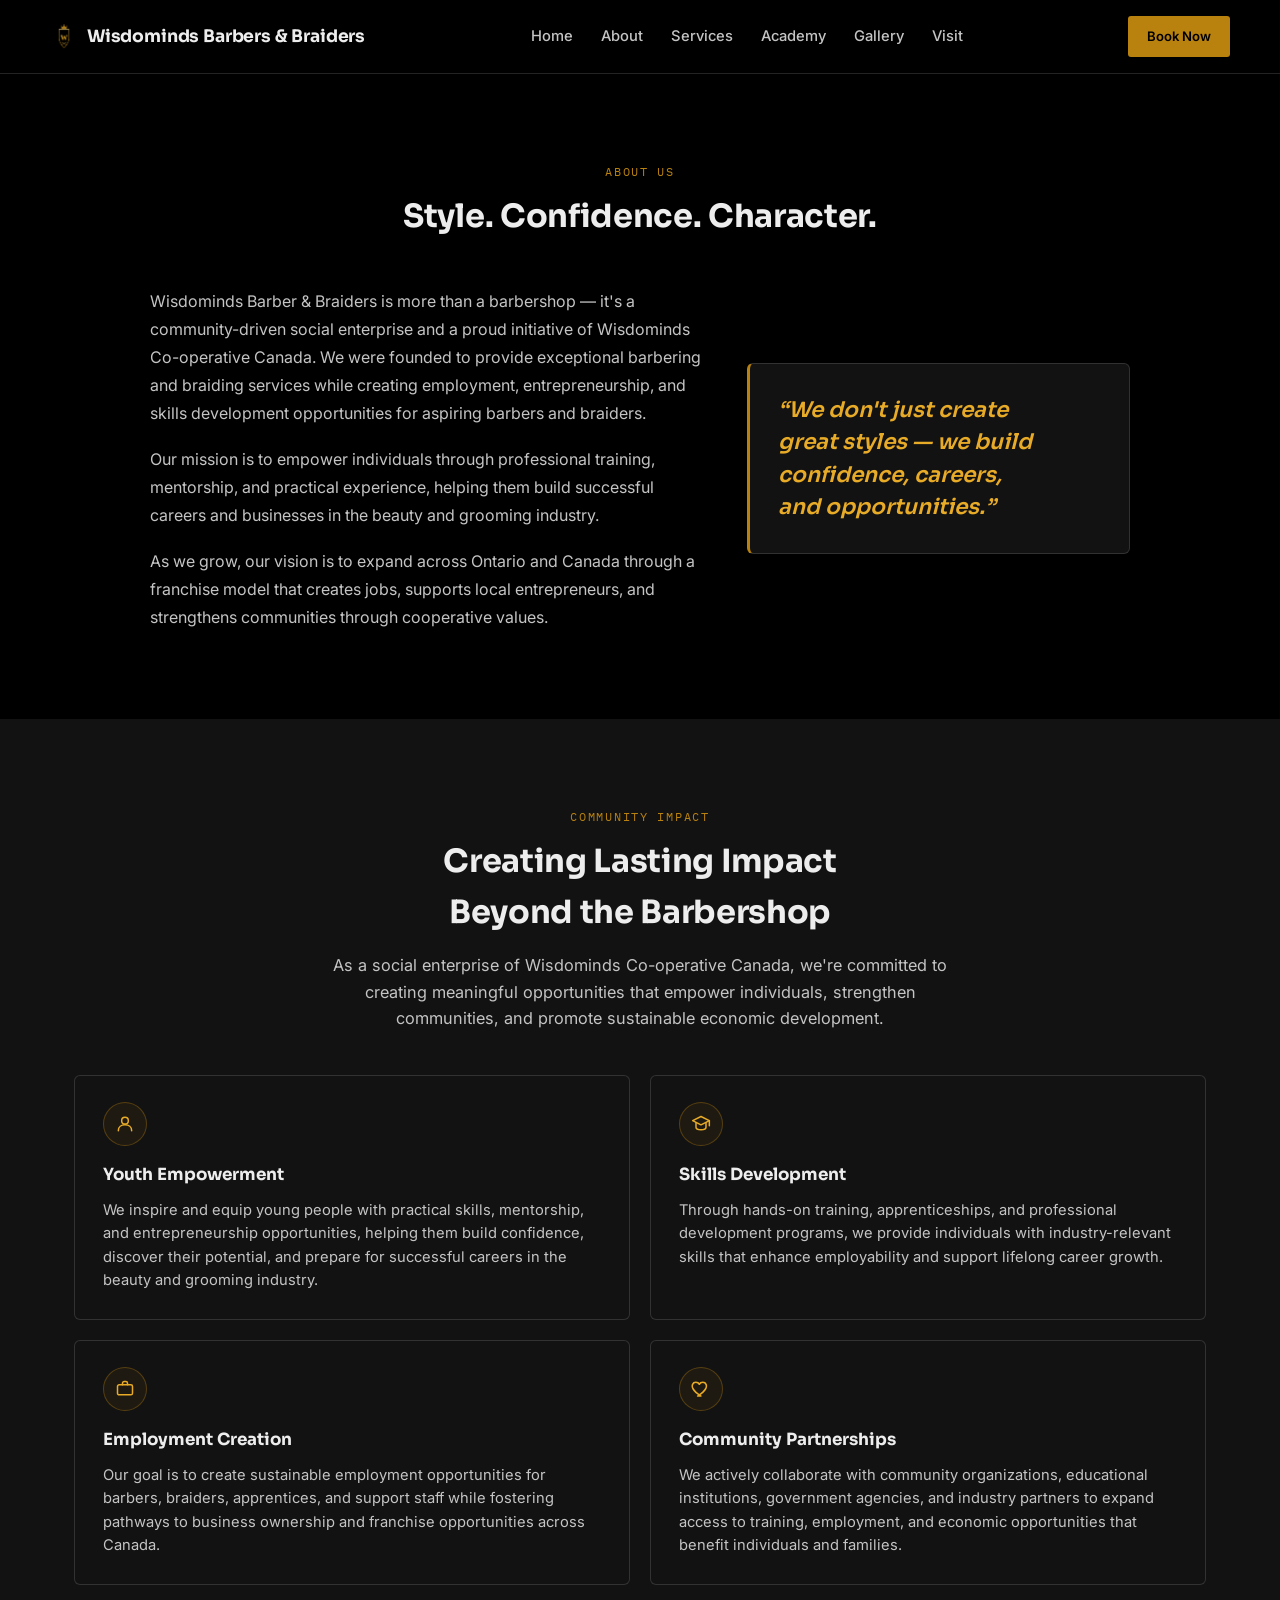
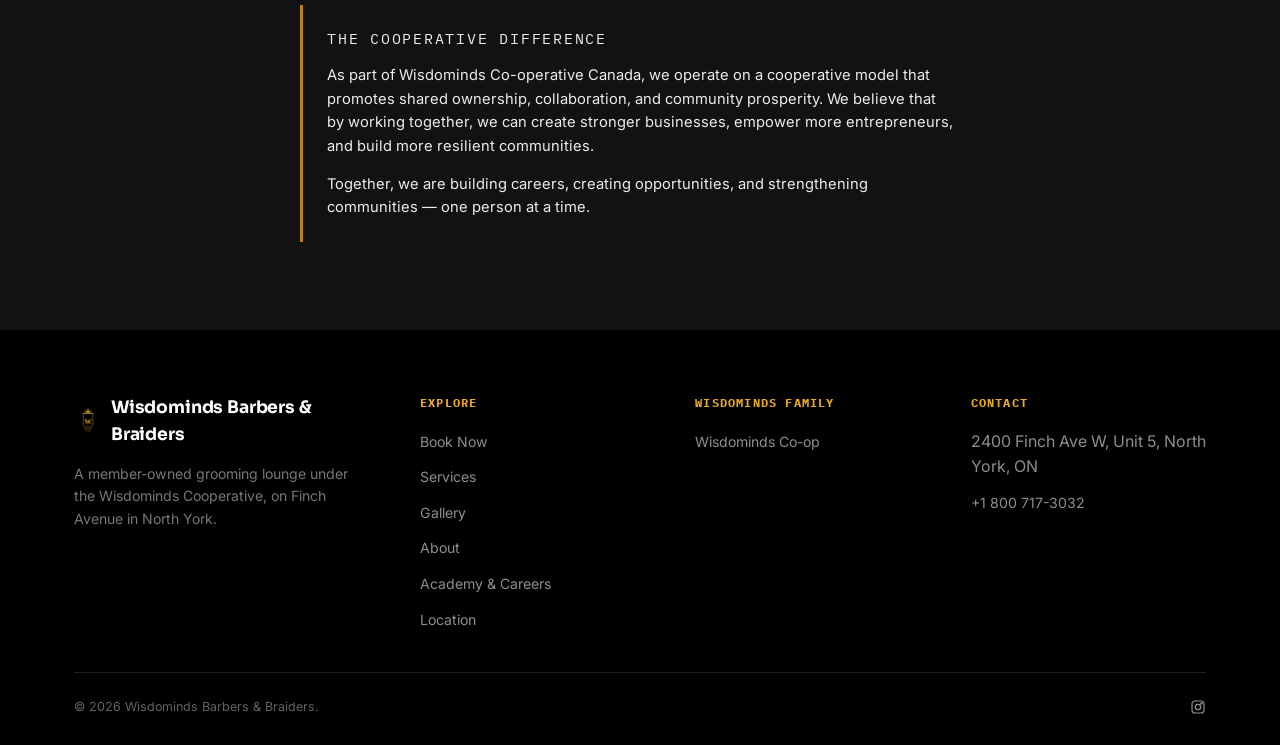
==== commit 7e0df3b4: "Reorder site nav to match spec doc, add Home link Per WISDOMINDS BARBER WEBSITE.docx nav order (Home" ====
--- a/about.html
+++ b/about.html
@@ -18,10 +18,11 @@
   <div class="header-row wrap">
     <a class="mark" href="index.html"><img src="assets/images/Logo images/logo2_icon-transparent.png" alt="" class="mark-logo"> Wisdominds Barbers &amp; Braiders</a>
     <nav class="nav-links">
+      <a href="index.html">Home</a>
+      <a href="about.html">About</a>
       <a href="index.html#services">Services</a>
+      <a href="academy.html">Academy</a>
       <a href="gallery.html">Gallery</a>
-      <a href="about.html">About</a>
-      <a href="academy.html">Academy</a>
       <a href="index.html#location">Visit</a>
     </nav>
     <div class="header-actions">
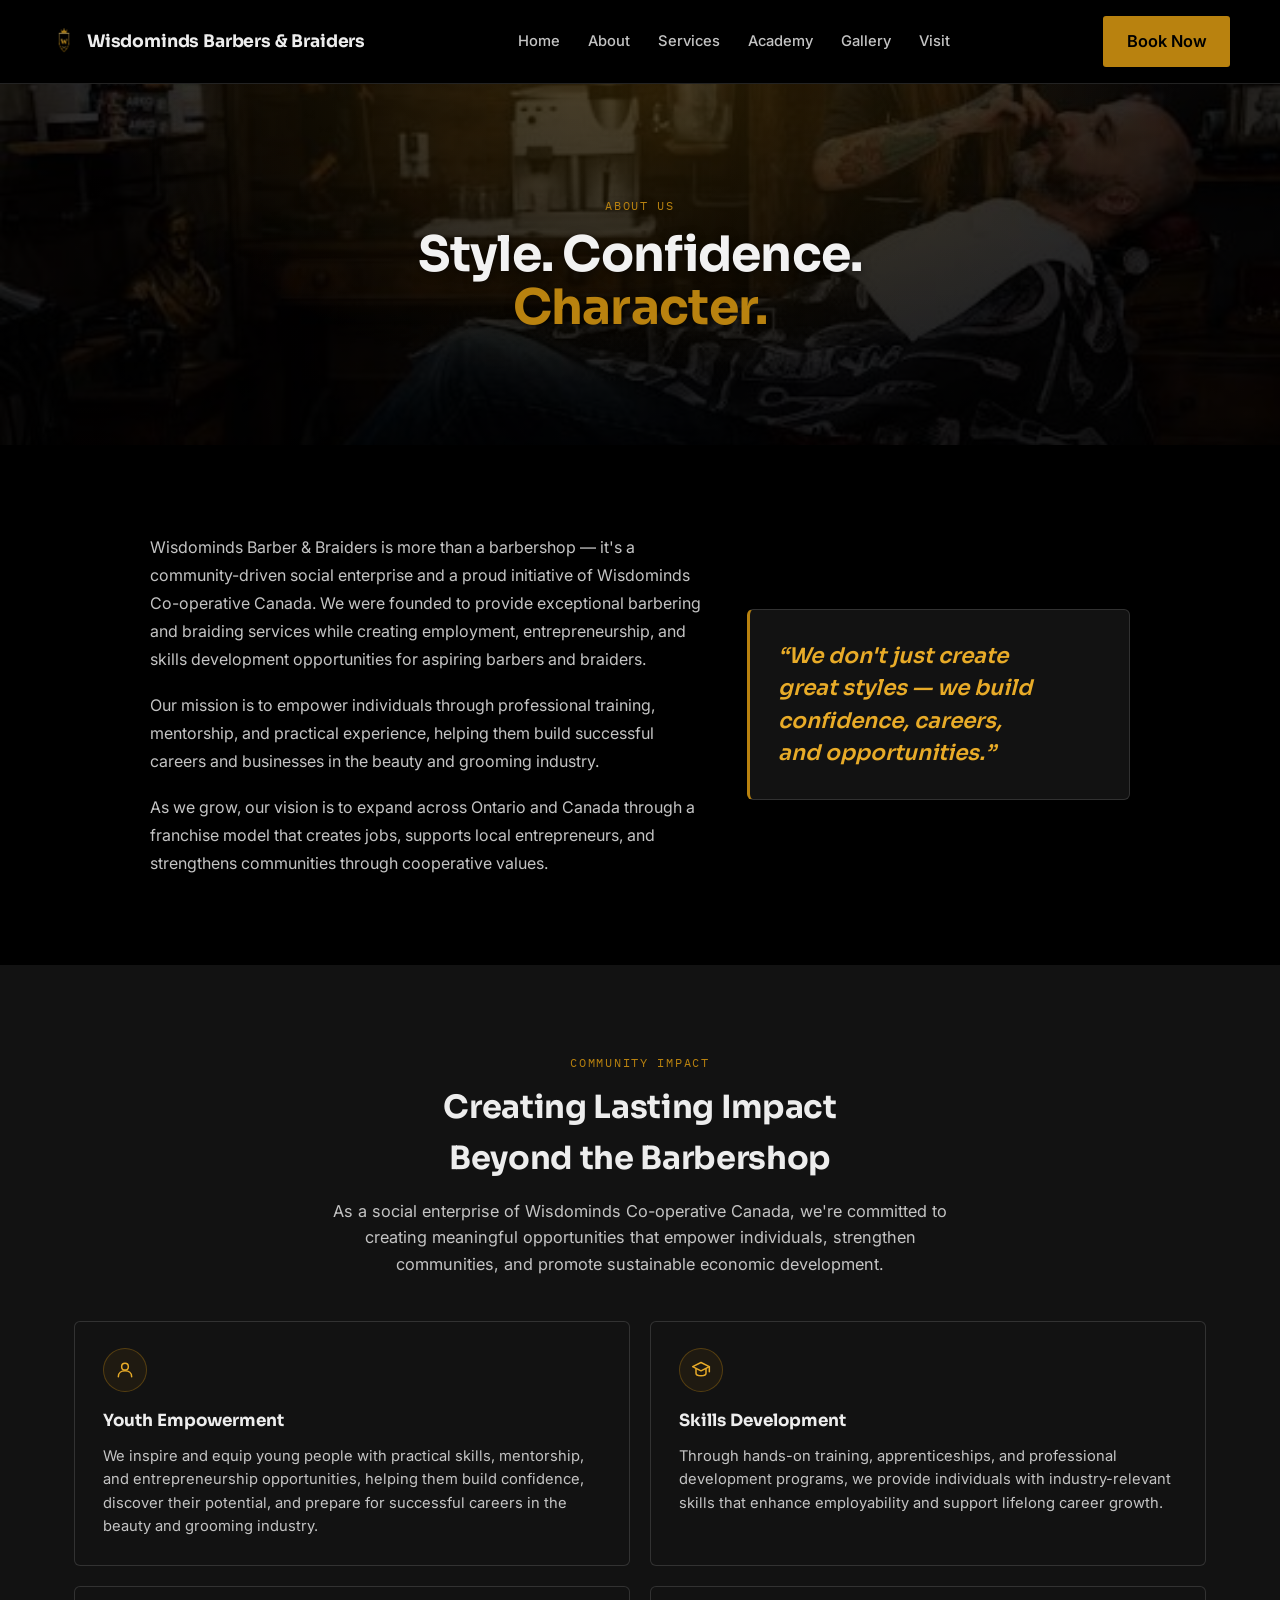
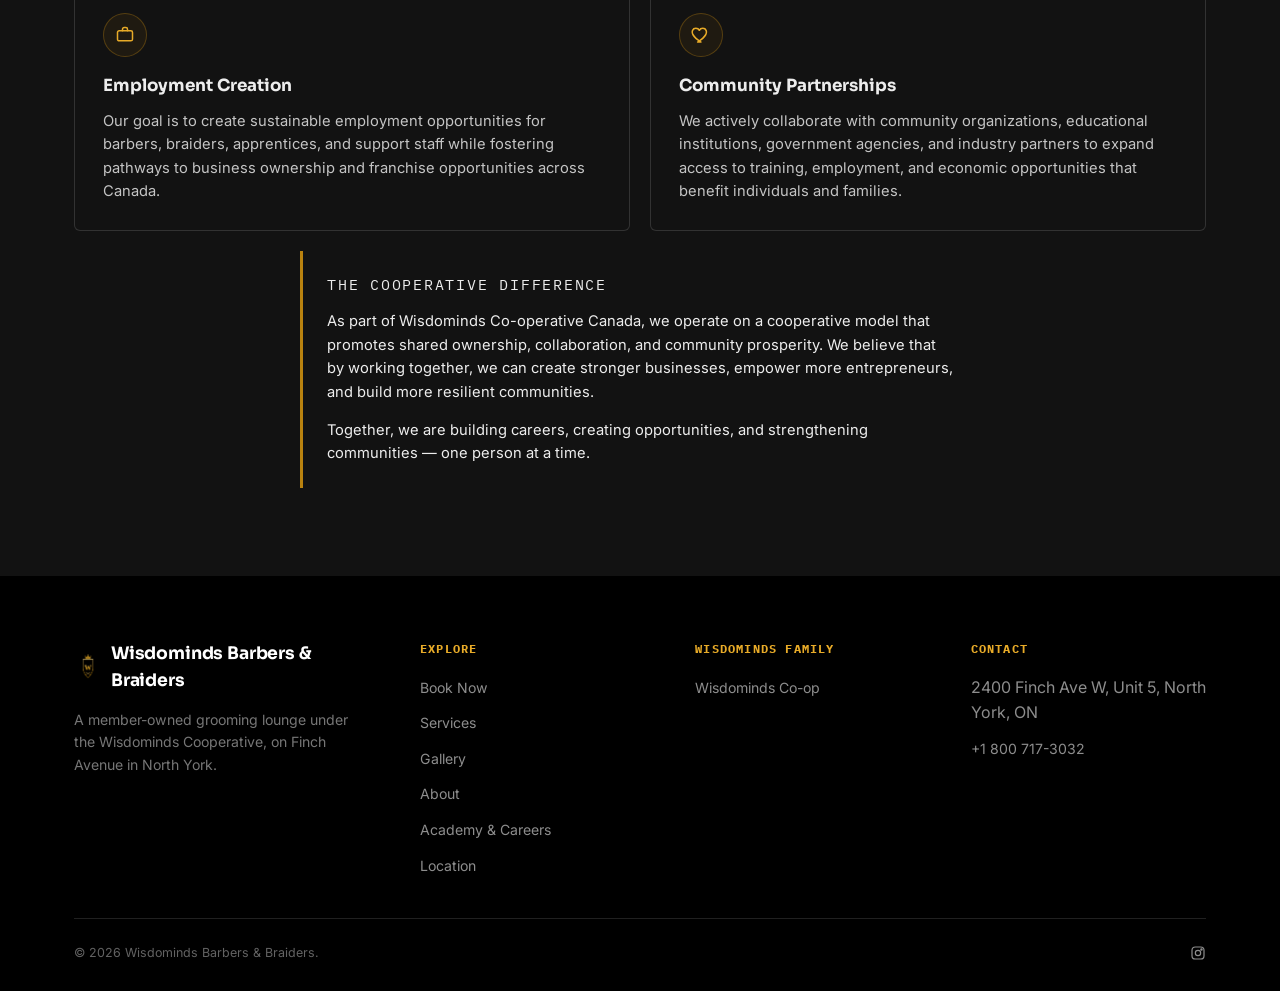
==== commit 1876bb88: "Add animated photo hero band to About and Academy pages Replaces the blank black header space with a" ====
--- a/about.html
+++ b/about.html
@@ -36,12 +36,24 @@
 
 <main>
 
-  <section>
+  <section class="hero hero-photo page-hero">
+    <div class="hero-media">
+      <div class="hero-slide"></div>
+      <div class="hero-slide"></div>
+      <div class="hero-slide"></div>
+      <div class="hero-slide"></div>
+    </div>
+    <div class="hero-scrim"></div>
     <div class="wrap">
       <div class="section-head center">
         <p class="section-label">About Us</p>
-        <h2>Style. Confidence. Character.</h2>
+        <h1 class="hero-headline">Style. Confidence. <em>Character.</em></h1>
       </div>
+    </div>
+  </section>
+
+  <section>
+    <div class="wrap">
       <div class="about-intro-grid">
         <div class="about-intro-copy">
           <p>Wisdominds Barber &amp; Braiders is more than a barbershop &mdash; it's a community-driven social enterprise and a proud initiative of Wisdominds Co-operative Canada. We were founded to provide exceptional barbering and braiding services while creating employment, entrepreneurship, and skills development opportunities for aspiring barbers and braiders.</p>
--- a/assets/css/site.css
+++ b/assets/css/site.css
@@ -90,8 +90,8 @@
 /* ============ buttons / links ============ */
 .btn{
   display:inline-block;
-  font-family:var(--body); font-weight:600; font-size:.9rem;
-  padding:12px 24px; border-radius:3px;
+  font-family:var(--body); font-weight:600; font-size:1.125rem;
+  padding:15px 30px; border-radius:3px;
   text-decoration:none; cursor:pointer; border:1px solid transparent;
   transition:background .15s ease, color .15s ease, border-color .15s ease, filter .15s ease;
 }
@@ -103,7 +103,7 @@
 .btn-outline:hover{border-color:var(--gold);}
 .btn-outline-light{border-color:var(--hairline-on-slate); color:#fff; background:transparent;}
 .btn-outline-light:hover{border-color:var(--gold); color:var(--gold);}
-.btn-sm{padding:9px 18px; font-size:.82rem;}
+.btn-sm{padding:11.25px 22.5px; font-size:1.025rem;}
 
 .text-link{
   display:inline-flex; align-items:center; gap:6px;
@@ -115,7 +115,7 @@
 .text-link:hover svg{transform:translateX(3px);}
 
 /* ============ section shell ============ */
-section{padding:88px 0;}
+section{padding:88px 0; scroll-margin-top:96px;}
 .section-head{margin-bottom:44px; max-width:64ch;}
 .section-head.center{margin-left:auto; margin-right:auto; text-align:center;}
 .section-label{
@@ -310,6 +310,20 @@
 @media (prefers-reduced-motion:reduce){
   .hero-slide{animation:none; opacity:0;}
   .hero-slide:nth-child(1){opacity:1;}
+}
+
+/* sub-page photo hero band (about / academy) — placeholder until a team photo lands */
+.page-hero.hero.hero-photo{
+  padding:112px 24px 66px; min-height:40vh;
+  display:flex; align-items:center;
+}
+.page-hero .wrap{width:100%;}
+/* static base so the crossfade's brief between-slide gap never flashes black */
+.page-hero .hero-media{background:#000 url("../images/Carousel Images/barbershop-interior.jpg") center/cover no-repeat;}
+.page-hero .section-label{margin-bottom:14px; text-shadow:0 1px 6px rgba(0,0,0,.5);}
+.page-hero h1.hero-headline{max-width:24ch; font-size:clamp(1.95rem, 4.6vw, 3.05rem);}
+@media (max-width:640px){
+  .page-hero.hero.hero-photo{min-height:34vh; padding:96px 22px 54px;}
 }
 
 /* ============ barbers page: services ============ */
@@ -494,6 +508,50 @@
 .community-links{display:flex; flex-direction:column; gap:8px;}
 .community-links a{font-family:var(--body); font-size:.86rem; font-weight:600; color:var(--ink); text-decoration:none;}
 .community-links a:hover{color:var(--gold);}
+
+/* ============ careers (academy.html) ============ */
+.hiring-flyer{
+  width:100%; height:auto; border-radius:8px; display:block;
+  border:1px solid var(--hairline);
+  box-shadow:0 18px 44px rgba(0,0,0,.55);
+}
+.careers-hero-grid{align-items:center;}
+.benefits-grid{
+  display:grid; grid-template-columns:repeat(3,1fr); gap:14px 28px; margin-top:8px;
+}
+.benefit-item{display:flex; align-items:flex-start; gap:11px;}
+.benefit-item svg{
+  width:18px; height:18px; flex:0 0 auto; margin-top:2px; color:var(--gold);
+}
+.benefit-item span{font-size:.92rem; color:var(--ink); line-height:1.5;}
+.openings-grid{display:grid; grid-template-columns:repeat(3,1fr); gap:22px; margin-top:8px;}
+.job-card{padding:26px 24px; display:flex; flex-direction:column;}
+.job-card-head{display:flex; align-items:center; gap:12px; margin-bottom:12px;}
+.job-card-head .icon-badge{margin-bottom:0;}
+.job-card h3{font-family:var(--display); font-size:1.12rem; margin:0; color:var(--ink);}
+.job-card > p{margin:0 0 18px; color:var(--text-dim); font-size:.9rem; line-height:1.65;}
+.job-list-label{
+  font-family:var(--mono); font-size:.68rem; letter-spacing:.1em;
+  text-transform:uppercase; color:var(--gold); margin:14px 0 8px;
+}
+.job-list{list-style:none; margin:0; padding:0; display:flex; flex-direction:column; gap:7px;}
+.job-list li{
+  position:relative; padding-left:18px; font-size:.88rem;
+  color:var(--text-dim); line-height:1.5;
+}
+.job-list li::before{
+  content:""; position:absolute; left:0; top:8px; width:6px; height:6px;
+  border-radius:50%; background:var(--gold);
+}
+.form-grid-2{display:grid; grid-template-columns:1fr 1fr; gap:14px;}
+@media (max-width:960px){
+  .benefits-grid{grid-template-columns:repeat(2,1fr);}
+  .openings-grid{grid-template-columns:1fr;}
+}
+@media (max-width:560px){
+  .benefits-grid{grid-template-columns:1fr;}
+  .form-grid-2{grid-template-columns:1fr;}
+}
 
 /* ============ footer (shared) ============ */
 footer.site-footer{background:var(--slate); color:var(--silver-on-slate); padding:64px 0 28px;}
@@ -585,7 +643,7 @@
   .header-row{gap:12px;}
   .mark{font-size:.95rem; gap:6px;}
   .header-actions{gap:8px;}
-  .header-actions .btn{padding:8px 12px; font-size:.78rem;}
+  .header-actions .btn{padding:10px 15px; font-size:.975rem;}
   .stat-band-grid{grid-template-columns:1fr;}
   .footer-grid{grid-template-columns:1fr;}
 }
@@ -615,7 +673,7 @@
   font-family:var(--body); font-size:.9rem; color:var(--ink);
   background:var(--bg); border:1px solid var(--hairline); border-radius:3px; padding:9px 10px;
 }
-.availability-form .btn{padding:10px 18px; font-size:.82rem; border:none;}
+.availability-form .btn{padding:12.5px 22.5px; font-size:1.025rem; border:none;}
 
 .slot-list{display:flex; flex-direction:column; gap:8px;}
 .slot-row{
@@ -678,7 +736,7 @@
   display:flex; align-items:center; justify-content:space-between; gap:12px; margin-bottom:18px;
 }
 .portal-section-head h2{margin:0;}
-.portal-section-head .btn{border:none; padding:9px 16px; font-size:.82rem; white-space:nowrap;}
+.portal-section-head .btn{border:none; padding:11.25px 20px; font-size:1.025rem; white-space:nowrap;}
 
 .filter-row{
   display:flex; flex-wrap:wrap; gap:14px; align-items:end;
@@ -737,7 +795,7 @@
   font-family:var(--body); font-size:.86rem; color:var(--ink);
   background:var(--bg); border:1px solid var(--hairline); border-radius:3px; padding:7px 9px;
 }
-.slot-edit-form .btn{border:none; padding:8px 14px; font-size:.8rem;}
+.slot-edit-form .btn{border:none; padding:10px 17.5px; font-size:1rem;}
 
 /* ============ music page: promo strip ============ */
 .camp-strip{
@@ -868,7 +926,7 @@
   color:var(--silver); font-size:1.12rem; margin:22px auto 0; max-width:44ch; text-wrap:balance;
 }
 .book-hero .book-cta{margin-top:38px; display:flex; gap:14px; justify-content:center; flex-wrap:wrap;}
-.book-hero .btn-gold{padding:16px 40px; font-size:1rem; border-radius:4px;}
+.book-hero .btn-gold{padding:20px 50px; font-size:1.25rem; border-radius:4px;}
 .book-hero .btn-outline{border-color:rgba(196,196,196,.45); color:#f2f2f2;}
 .book-hero .btn-outline:hover{border-color:var(--gold); background:rgba(196,196,196,.12);}
 .book-hero .scroll-hint{
@@ -1022,7 +1080,7 @@
   min-height:52px; padding:4px 2px;
   border:1px solid var(--hairline); border-radius:4px; background:var(--bg);
 }
-.pay-btn{border:none; width:100%; text-align:center; padding:15px; font-size:1rem; margin-top:4px;}
+.pay-btn{border:none; width:100%; text-align:center; padding:18.75px; font-size:1.25rem; margin-top:4px;}
 .pay-note{font-size:.76rem; color:var(--text-dim); margin:0; display:flex; align-items:center; gap:7px;}
 .pay-message{
   font-family:var(--body); font-size:.86rem; border-radius:4px; padding:10px 14px; display:none;
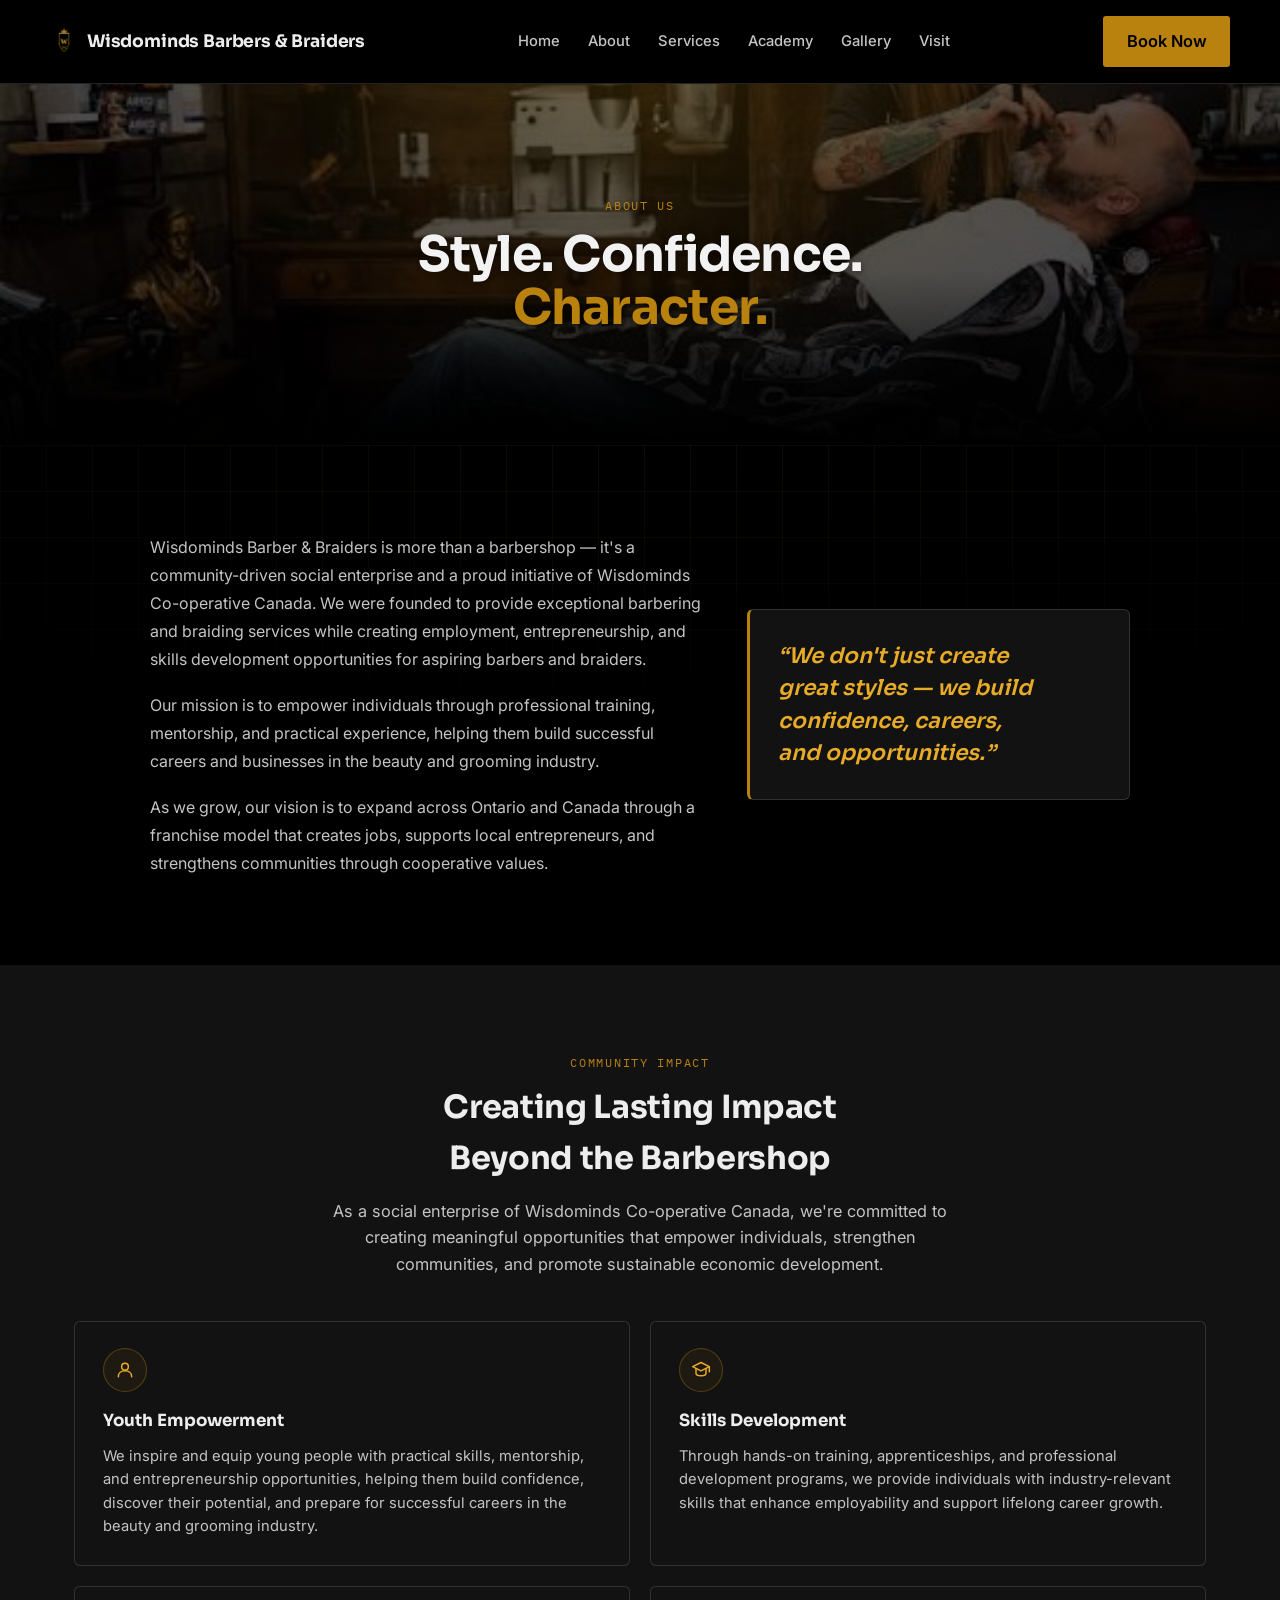
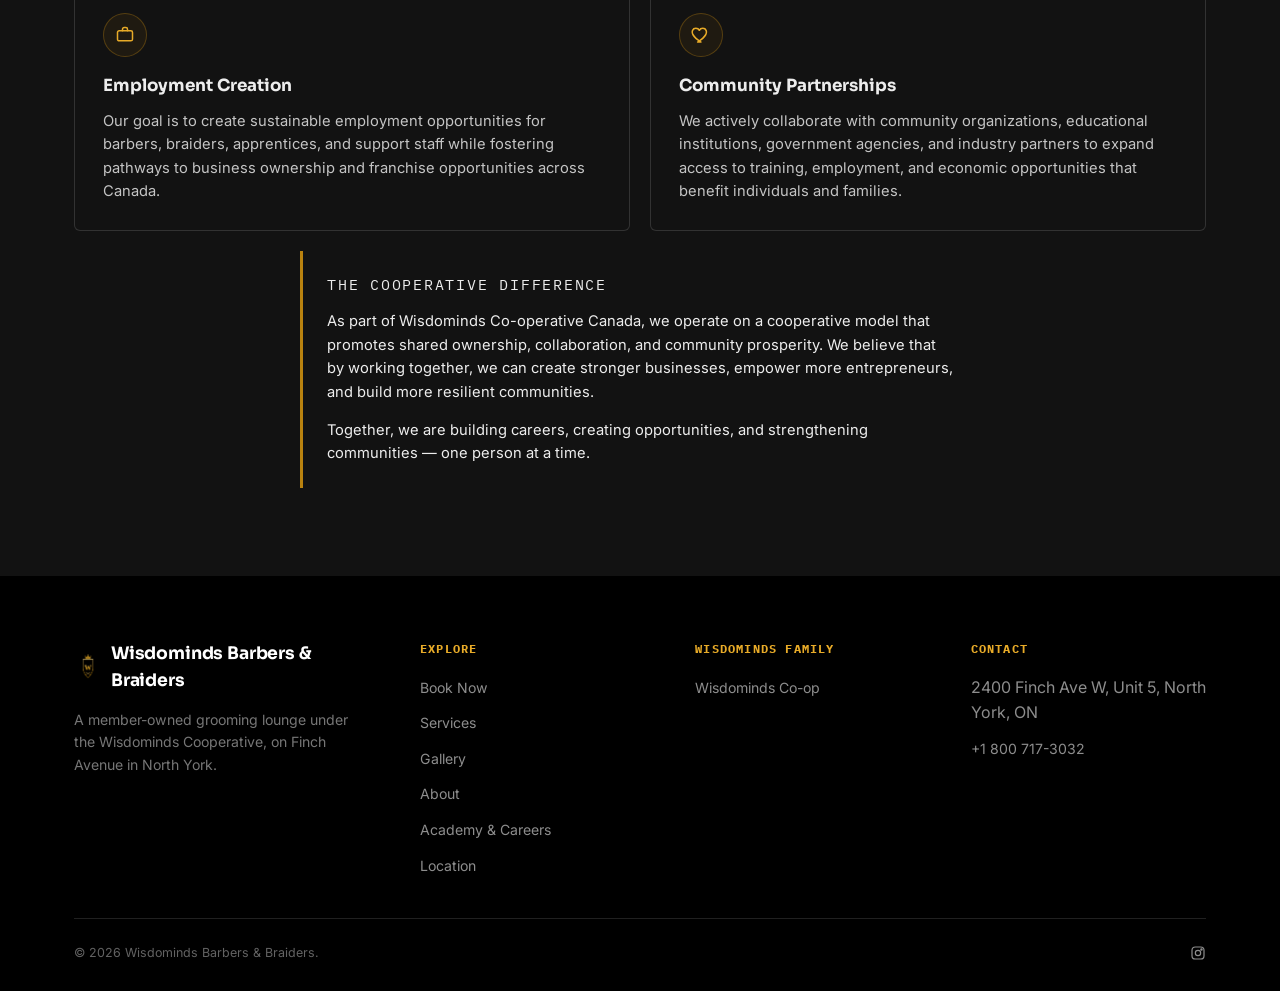
==== commit b916ec6f: "Soften page-hero seam and add grid backdrop to About - Fade the About/Academy hero photo into the bo" ====
--- a/about.html
+++ b/about.html
@@ -52,7 +52,7 @@
     </div>
   </section>
 
-  <section>
+  <section class="grid-backdrop">
     <div class="wrap">
       <div class="about-intro-grid">
         <div class="about-intro-copy">
--- a/assets/css/site.css
+++ b/assets/css/site.css
@@ -320,10 +320,28 @@
 .page-hero .wrap{width:100%;}
 /* static base so the crossfade's brief between-slide gap never flashes black */
 .page-hero .hero-media{background:#000 url("../images/Carousel Images/barbershop-interior.jpg") center/cover no-repeat;}
+/* fade the photo's bottom edge into the body so there's no harsh seam */
+.page-hero .hero-scrim{
+  background:
+    radial-gradient(ellipse at 50% -10%, color-mix(in srgb, var(--gold) 22%, transparent), transparent 60%),
+    linear-gradient(180deg, rgba(0,0,0,.68) 0%, rgba(0,0,0,.70) 52%, var(--bg) 100%);
+}
 .page-hero .section-label{margin-bottom:14px; text-shadow:0 1px 6px rgba(0,0,0,.5);}
 .page-hero h1.hero-headline{max-width:24ch; font-size:clamp(1.95rem, 4.6vw, 3.05rem);}
 @media (max-width:640px){
   .page-hero.hero.hero-photo{min-height:34vh; padding:96px 22px 54px;}
+}
+
+/* faint grid backdrop that fades out — gives flat sections some depth */
+.grid-backdrop{position:relative; isolation:isolate;}
+.grid-backdrop::before{
+  content:""; position:absolute; inset:0; z-index:-1; pointer-events:none;
+  background-image:
+    linear-gradient(to right, color-mix(in srgb, var(--gold) 8%, transparent) 1px, transparent 1px),
+    linear-gradient(to bottom, color-mix(in srgb, var(--gold) 8%, transparent) 1px, transparent 1px);
+  background-size:46px 46px;
+  -webkit-mask-image:radial-gradient(120% 70% at 50% 0%, #000 0%, rgba(0,0,0,.5) 45%, transparent 78%);
+  mask-image:radial-gradient(120% 70% at 50% 0%, #000 0%, rgba(0,0,0,.5) 45%, transparent 78%);
 }
 
 /* ============ barbers page: services ============ */
